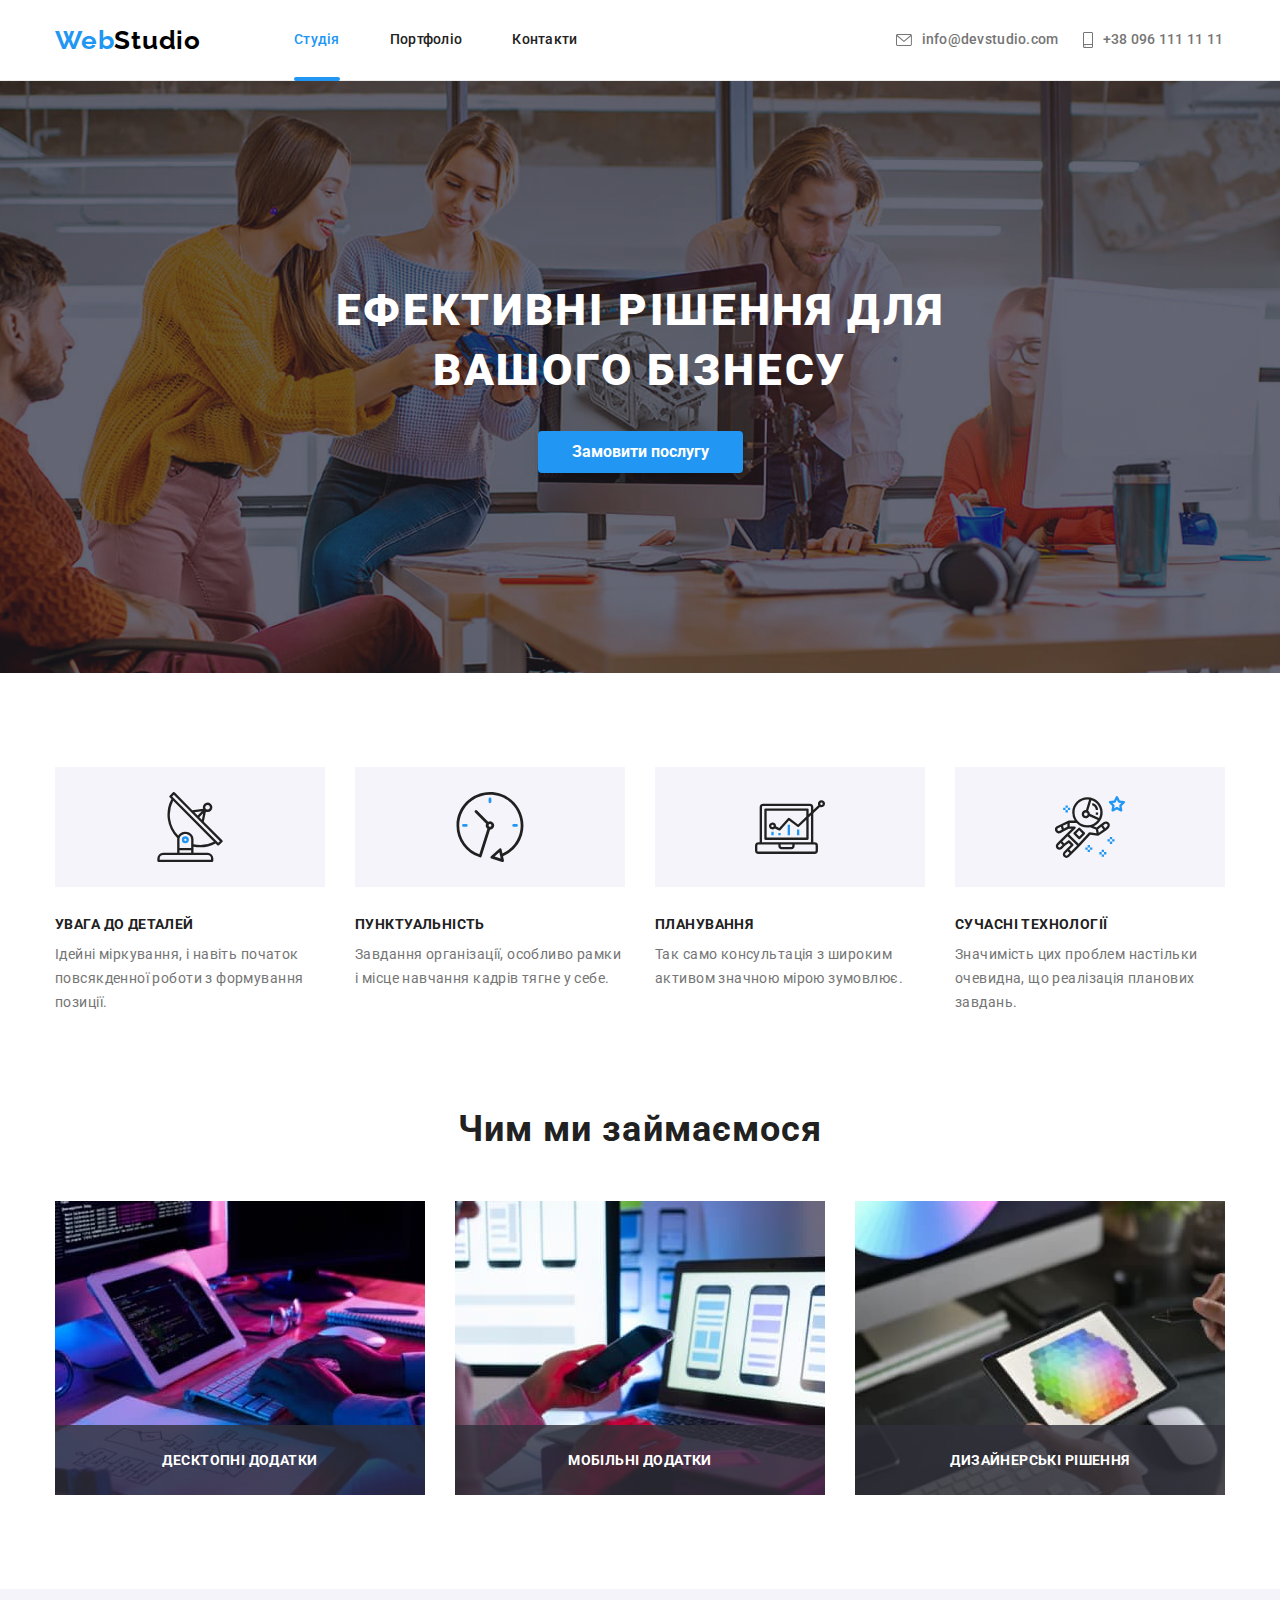
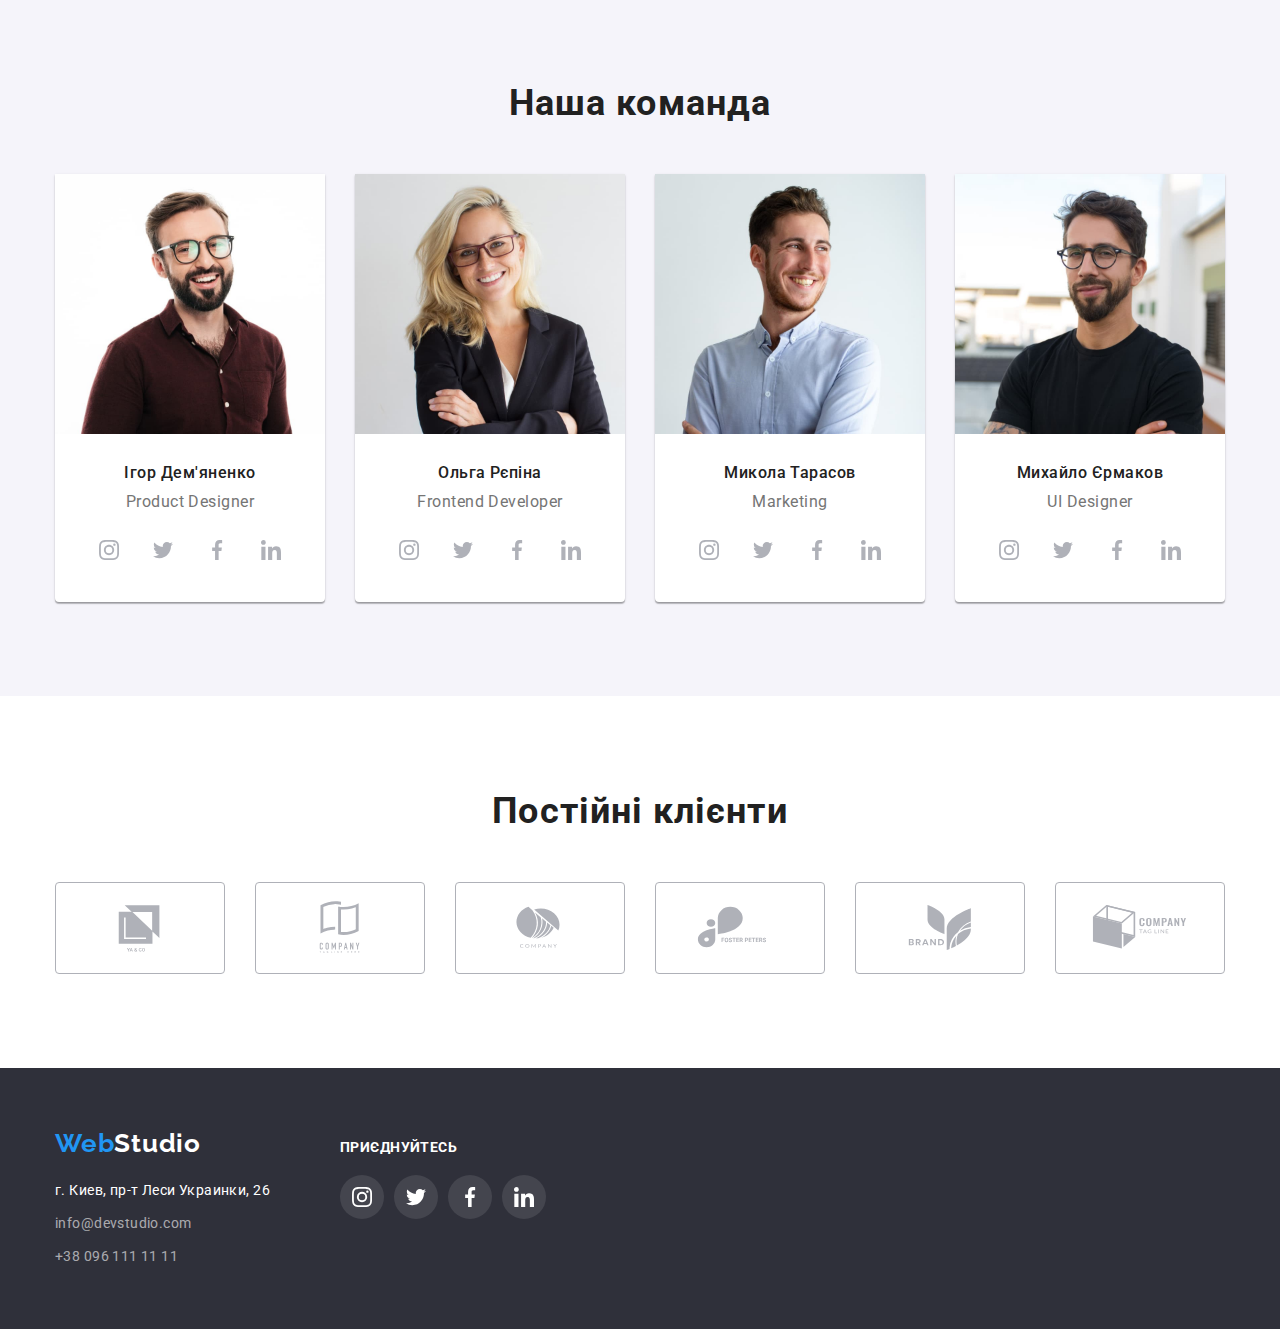
==== index.html @ e29fab02 "first commit" ====
<!DOCTYPE html>
<html lang="uk">
  <head>
    <meta charset="UTF-8" />
    <meta http-equiv="X-UA-Compatible" content="IE=edge" />
    <meta name="viewport" content="width=device-width, initial-scale=1.0" />
    <title>WebStudio</title>
    <link
      href="https://fonts.googleapis.com/css2?family=Raleway:wght@700&family=Roboto:wght@400;500;700;900&display=swap"
      rel="stylesheet"
    />
    <link
      rel="stylesheet"
      href="https://cdnjs.cloudflare.com/ajax/libs/modern-normalize/1.1.0/modern-normalize.min.css"
    />
    <link rel="stylesheet" href="./css/styles.css" />
  </head>
  <body>
    <header class="header">
      <div class="header-container container">
        <nav class="header-nav">
          <a href="" class="header-logo"
            ><span class="header-logo1">Web</span
            ><span class="header-logo2">Studio</span>
          </a>
          <ul class="header-nav-menu">
            <li class="header-nav-menu-li">
              <a class="header-studio link current" href="./index.html"
                >Студія</a
              >
            </li>
            <li class="header-nav-menu-li">
              <a class="header-porfolio link" href="./portfolio.html"
                >Портфоліо</a
              >
            </li>
            <li class="header-nav-menu-li">
              <a class="header-contacts link" href="">Контакти</a>
            </li>
          </ul>
        </nav>
        <ul class="header-nav-address-flex">
          <li class="header-nav-address-li1">
            <a class="header-email link" href="mailto:info@devstudio.com">
              <svg class="icons-header icon-mail" width="16" height="12">
                <use href="./images/icons.svg#icon-envelope"></use>
              </svg>
              info@devstudio.com
            </a>
          </li>
          <li class="header-nav-address-li2">
            <a class="header-tel link" href="tel:+380961111111">
              <svg class="icons-header icon-tel" width="10" height="16">
                <use href="./images/icons.svg#icon-smartphone"></use>
              </svg>
              +38 096 111 11 11</a
            >
          </li>
        </ul>
      </div>
    </header>
    <main>
      <section class="main-section">
        <div class="main-section-container container">
          <h1 class="main-section-title">
            Ефективні рішення для вашого бізнесу
          </h1>
          <button class="main-section-button" type="button" data-modal-open>
            Замовити послугу
          </button>
          <div class="backdrop is-hidden" data-modal>
            <div class="modal">
              <button
                class="main-section-button-close"
                type="button"
                data-modal-close
              >
                <svg class="close-button-icon" width="18" height="18">
                  <use
                    href="./images/icons.svg#icon-close-black-18dp-2-1"
                  ></use>
                </svg>
              </button>
            </div>
          </div>
        </div>
      </section>
      <section class="main-products">
        <ul class="main-products-container container">
          <li class="main-products-li icon-antenna">
            <div class="main-products-icons">
              <svg class="main-products-icon" width="70" height="70">
                <use href="./images/icons.svg#icon-antenna-1"></use>
              </svg>
            </div>
            <h3 class="main-products-title antenna">увага до деталей</h3>
            <p class="main-products-description">
              Ідейні міркування, і навіть початок повсякденної роботи з
              формування позиції.
            </p>
          </li>
          <li class="main-products-li icon-clock">
            <div class="main-products-icons">
              <svg class="main-products-icon" width="70" height="70">
                <use href="./images/icons.svg#icon-clock-1"></use>
              </svg>
            </div>
            <h3 class="main-products-title">пунктуальність</h3>
            <p class="main-products-description">
              Завдання організації, особливо рамки і місце навчання кадрів тягне
              у себе.
            </p>
          </li>
          <li class="main-products-li icon-diagram">
            <div class="main-products-icons">
              <svg class="main-products-icon" width="70" height="70">
                <use href="./images/icons.svg#icon-diagram-1"></use>
              </svg>
            </div>
            <h3 class="main-products-title">планування</h3>
            <p class="main-products-description">
              Так само консультація з широким активом значною мірою зумовлює.
            </p>
          </li>
          <li class="main-products-li icon-astronaut">
            <div class="main-products-icons">
              <svg class="main-products-icon" width="70" height="70">
                <use href="./images/icons.svg#icon-astronaut-1"></use>
              </svg>
            </div>
            <h3 class="main-products-title">сучасні технології</h3>
            <p class="main-products-description">
              Значимість цих проблем настільки очевидна, що реалізація планових
              завдань.
            </p>
          </li>
        </ul>
      </section>
      <section class="main-workabout">
        <h2 class="main-workabout-title">Чим ми займаємося</h2>
        <ul class="main-workabout-container container">
          <li class="main-workabout-first-li">
            <img
              class="main-workabout-img"
              src="./images/coding.jpg"
              alt="coding"
              width="370"
              height="294"
            />
            <div class="main-workabout-bcbox">
              <p class="main-workabout-text">десктопні додатки</p>
            </div>
          </li>
          <li class="main-workabout-second-li">
            <img
              class="main-workabout-img"
              src="./images/mobile-and-laptop.jpg"
              alt="mobile-and-laptop"
              width="370"
              height="294"
            />
            <div class="main-workabout-bcbox">
              <p class="main-workabout-text">мобільні додатки</p>
            </div>
          </li>
          <li class="main-workabout-third-li">
            <img
              class="main-workabout-img"
              src="./images/ipad.jpg"
              alt="ipad"
              width="370"
              height="294"
            />
            <div class="main-workabout-bcbox">
              <p class="main-workabout-text">дизайнерські рішення</p>
            </div>
          </li>
        </ul>
      </section>
      <section class="main-team">
        <div class="container">
          <h2 class="main-team-title">Наша команда</h2>
          <ul class="main-team-containers">
            <li class="main-team-container main-team-container">
              <img
                class="main-team-img main-team-img"
                src="./images/product-designer-2.jpg"
                alt="foto-product-designer"
                width="270"
                height="260"
              />
              <h3 class="main-team-person">Ігор Дем'яненко</h3>
              <p class="main-team-position">Product Designer</p>
              <ul class="icons-social-container">
                <li class="icons-social-li">
                  <a class="icons-social-link" href="">
                    <svg class="icons-social-link-svg" width="20" height="20">
                      <use href="./images/icons.svg#icon-instagram-2"></use>
                    </svg>
                  </a>
                </li>
                <li class="icons-social-li">
                  <a class="icons-social-link" href=""
                    ><svg class="icons-social-link-svg" width="20" height="20">
                      <use href="./images/icons.svg#icon-twitter-1"></use></svg
                  ></a>
                </li>
                <li class="icons-social-li">
                  <a class="icons-social-link" href=""
                    ><svg class="icons-social-link-svg" width="20" height="20">
                      <use href="./images/icons.svg#icon-facebook-1"></use></svg
                  ></a>
                </li>
                <li class="icons-social-li">
                  <a class="icons-social-link" href=""
                    ><svg class="icons-social-link-svg" width="20" height="20">
                      <use href="./images/icons.svg#icon-linkedin-1"></use></svg
                  ></a>
                </li>
              </ul>
            </li>
            <li class="main-team-container main-team-container">
              <img
                class="main-team-img main-team-img"
                src="./images/frontend-developer-2.jpg"
                alt="foto-frontend-developer"
                width="270"
                height="260"
              />
              <h3 class="main-team-person">Ольга Рєпіна</h3>
              <p class="main-team-position">Frontend Developer</p>
              <ul class="icons-social-container">
                <li class="icons-social-li">
                  <a class="icons-social-link" href="">
                    <svg class="icons-social-link-svg" width="20" height="20">
                      <use href="./images/icons.svg#icon-instagram-2"></use>
                    </svg>
                  </a>
                </li>
                <li class="icons-social-li">
                  <a class="icons-social-link" href=""
                    ><svg class="icons-social-link-svg" width="20" height="20">
                      <use href="./images/icons.svg#icon-twitter-1"></use></svg
                  ></a>
                </li>
                <li class="icons-social-li">
                  <a class="icons-social-link" href=""
                    ><svg class="icons-social-link-svg" width="20" height="20">
                      <use href="./images/icons.svg#icon-facebook-1"></use></svg
                  ></a>
                </li>
                <li class="icons-social-li">
                  <a class="icons-social-link" href=""
                    ><svg class="icons-social-link-svg" width="20" height="20">
                      <use href="./images/icons.svg#icon-linkedin-1"></use></svg
                  ></a>
                </li>
              </ul>
            </li>
            <li class="main-team-container main-team-container">
              <img
                class="main-team-img main-team-img"
                src="./images/marketing-2.jpg"
                alt="foto-marketing"
                width="270"
                height="260"
              />
              <h3 class="main-team-person">Микола Тарасов</h3>
              <p class="main-team-position">Marketing</p>
              <ul class="icons-social-container">
                <li class="icons-social-li">
                  <a class="icons-social-link" href="">
                    <svg class="icons-social-link-svg" width="20" height="20">
                      <use href="./images/icons.svg#icon-instagram-2"></use>
                    </svg>
                  </a>
                </li>
                <li class="icons-social-li">
                  <a class="icons-social-link" href=""
                    ><svg class="icons-social-link-svg" width="20" height="20">
                      <use href="./images/icons.svg#icon-twitter-1"></use></svg
                  ></a>
                </li>
                <li class="icons-social-li">
                  <a class="icons-social-link" href=""
                    ><svg class="icons-social-link-svg" width="20" height="20">
                      <use href="./images/icons.svg#icon-facebook-1"></use></svg
                  ></a>
                </li>
                <li class="icons-social-li">
                  <a class="icons-social-link" href=""
                    ><svg class="icons-social-link-svg" width="20" height="20">
                      <use href="./images/icons.svg#icon-linkedin-1"></use></svg
                  ></a>
                </li>
              </ul>
            </li>
            <li class="main-team-container main-team-containe">
              <img
                class="main-team-img main-team-img"
                src="./images/ui-designer-2.jpg"
                alt="foto-ui-designer"
                width="270"
                height="260"
              />
              <h3 class="main-team-person">Михайло Єрмаков</h3>
              <p class="main-team-position">UI Designer</p>
              <ul class="icons-social-container">
                <li class="icons-social-li">
                  <a class="icons-social-link" href="">
                    <svg class="icons-social-link-svg" width="20" height="20">
                      <use href="./images/icons.svg#icon-instagram-2"></use>
                    </svg>
                  </a>
                </li>
                <li class="icons-social-li">
                  <a class="icons-social-link" href=""
                    ><svg class="icons-social-link-svg" width="20" height="20">
                      <use href="./images/icons.svg#icon-twitter-1"></use></svg
                  ></a>
                </li>
                <li class="icons-social-li">
                  <a class="icons-social-link" href=""
                    ><svg class="icons-social-link-svg" width="20" height="20">
                      <use href="./images/icons.svg#icon-facebook-1"></use></svg
                  ></a>
                </li>
                <li class="icons-social-li">
                  <a class="icons-social-link" href=""
                    ><svg class="icons-social-link-svg" width="20" height="20">
                      <use href="./images/icons.svg#icon-linkedin-1"></use></svg
                  ></a>
                </li>
              </ul>
            </li>
          </ul>
        </div>
      </section>
      <section class="main-clients">
        <div class="main-clients-container container">
          <h2 class="main-clients-title">Постійні клієнти</h2>
          <ul class="main-clients-list">
            <li class="main-clients-list-li">
              <a class="main-clients-icons-link" href="icons-link"
                ><svg class="main-clients-icon" width="106" height="60">
                  <use href="./images/icons.svg#icon-logo-1"></use></svg
              ></a>
            </li>
            <li class="main-clients-list-li">
              <a class="main-clients-icons-link" href="icons-link"
                ><svg class="main-clients-icon" width="106" height="60">
                  <use href="./images/icons.svg#icon-logo-2"></use></svg
              ></a>
            </li>
            <li class="main-clients-list-li">
              <a class="main-clients-icons-link" href="icons-link"
                ><svg class="main-clients-icon" width="106" height="60">
                  <use href="./images/icons.svg#icon-logo-3"></use></svg
              ></a>
            </li>
            <li class="main-clients-list-li">
              <a class="main-clients-icons-link" href="icons-link"
                ><svg class="main-clients-icon" width="106" height="60">
                  <use href="./images/icons.svg#icon-logo-4"></use></svg
              ></a>
            </li>
            <li class="main-clients-list-li">
              <a class="main-clients-icons-link" href="icons-link"
                ><svg class="main-clients-icon" width="106" height="60">
                  <use href="./images/icons.svg#icon-logo-5"></use></svg
              ></a>
            </li>
            <li class="main-clients-list-li">
              <a class="main-clients-icons-link" href="icons-link"
                ><svg class="main-clients-icon" width="106" height="60">
                  <use href="./images/icons.svg#icon-logo-6"></use></svg
              ></a>
            </li>
          </ul>
        </div>
      </section>
    </main>
    <footer class="footer">
      <div class="footer-container container">
        <div>
          <a href="./index.html" class="footer-logo"
            ><span class="footer-logo1">Web</span
            ><span class="footer-logo2">Studio</span></a
          >
          <address class="footer-address-first">
            <ul class="footer-address-items">
              <li class="footer-address-li">
                <a
                  class="footer-address link"
                  href="https://goo.gl/maps/CPtrU1FHBa2aNyZL9"
                  target="_blank"
                  rel="noopener noreferrer nofollow"
                  >г. Киев, пр-т Леси Украинки, 26</a
                >
              </li>
              <li class="footer-address-li">
                <a class="footer-email link" href="mailto:info@devstudio.com"
                  >info@devstudio.com</a
                >
              </li>
              <li class="footer-address-li">
                <a class="footer-tel link" href="tel:+380961111111"
                  >+38 096 111 11 11</a
                >
              </li>
            </ul>
          </address>
        </div>
        <div class="footer-connecting-container">
          <p class="footer-connecting-title">приєднуйтесь</p>
          <ul class="footer-connecting-social-container">
            <li class="footer-connecting-icons-social-li">
              <a class="footer-connecting-icons-social-link" href="">
                <svg
                  class="footer-connecting-icons-social-link-svg footer-svg"
                  width="20"
                  height="20"
                >
                  <use href="./images/icons.svg#icon-instagram-2"></use>
                </svg>
              </a>
            </li>
            <li class="footer-connecting-icons-social-li">
              <a class="footer-connecting-icons-social-link" href=""
                ><svg
                  class="footer-connecting-icons-social-link-svg footer-svg"
                  width="20"
                  height="20"
                >
                  <use href="./images/icons.svg#icon-twitter-1"></use></svg
              ></a>
            </li>
            <li class="footer-connecting-icons-social-li">
              <a class="footer-connecting-icons-social-link" href=""
                ><svg
                  class="footer-connecting-icons-social-link-svg footer-svg"
                  width="20"
                  height="20"
                >
                  <use href="./images/icons.svg#icon-facebook-1"></use></svg
              ></a>
            </li>
            <li class="footer-connecting-icons-social-li">
              <a class="footer-connecting-icons-social-link" href=""
                ><svg
                  class="footer-connecting-icons-social-link-svg footer-svg"
                  width="20"
                  height="20"
                >
                  <use href="./images/icons.svg#icon-linkedin-1"></use></svg
              ></a>
            </li>
          </ul>
        </div>
      </div>
    </footer>
    <script src="./js/modal.js"></script>
  </body>
</html>
---- css/styles.css ----
html {
  box-sizing: border-box;
}

h1,
h2,
h3,
h4,
h5,
h6,
p {
  margin: 0;
}

ul {
  margin: 0;
  padding: 0;
  list-style: none;
}

a {
  text-decoration: none;
}

img {
  display: block;
  max-width: 100%;
  height: auto;
}

*,
*::before,
*::after {
  box-sizing: inherit;
}

* body {
  font-family: "Roboto", sans-serif;
  color: #757575;
  background-color: var(--background-color-white);
}

:root {
  --text-color: #212121;
  --background-color-white: #ffffff;
  --hover-focus: #2196f3;
  --header-text-color: #212121;
  --header-logo-color1: #2196f3;
  --header-logo-color2: #000000;
  --main-section-background: #2f303a;
  --main-color: #757575;
  --footer-background-color: #2f303a;
  --footer-email-tel: rgba(255, 255, 255, 0.6);
  --team-background-color: #f5f4fa;
  --main-button-color: #188ce8;
  /* --trans-timing: 250ms;
  --trans-timing-func: cubic-bezier(0.4, 0, 0.2, 1); */
  --trans-color: color 250ms cubic-bezier(0.4, 0, 0.2, 1);
  --trans-bc: background-color 250ms cubic-bezier(0.4, 0, 0.2, 1);
  --trans-fill: fill 250ms cubic-bezier(0.4, 0, 0.2, 1);
  --trans-transform: transform 250ms cubic-bezier(0.4, 0, 0.2, 1);
  --index-backdrop: 1000;
}

ul {
  list-style: none;
}

.link {
  text-decoration: none;
  transition: var(--trans-color);
}
.link:hover,
.link:focus {
  color: var(--hover-focus);
}

.container {
  width: 1200px;
  margin: 0 auto;
  padding-left: 15px;
  padding-right: 15px;
}

/* :hover,
:focus,
.main-clients-icons-link:hover .main-clients-icon,
.main-clients-icons-link:focus .main-clients-icon {
} */

/* 
!!! |=================================
!!! | header
!!! |=================================
*/

.header {
  border-bottom: 1px solid #ececec;
}

.header-container {
  display: flex;
}
.header-nav {
  display: flex;
}

.header-logo {
  font-family: "Raleway";
  font-style: normal;
  font-weight: 700;
  font-size: 26px;
  line-height: 1.19;
  letter-spacing: 0.03em;
  text-decoration: none;

  display: flex;
  align-items: center;
}

.header-logo1 {
  color: var(--header-logo-color1);
}
.header-logo2 {
  color: var(--header-logo-color2);
}

.header-nav-menu {
  display: flex;
  margin-left: 93px;
}
.header-nav-menu-li:not(:first-child) {
  margin-left: 50px;
}

.header-studio {
  font-family: "Roboto", sans-serif;
  font-weight: 500;
  font-size: 14px;
  line-height: 1.14;
  letter-spacing: 0.02em;
  color: var(--header-text-color);

  display: block;
  padding-top: 32px;
  padding-bottom: 32px;

  position: relative;
}

.header-studio.current {
  color: #2196f3;
}

.header-studio.current::after {
  content: "";
  position: absolute;
  bottom: -1px;
  left: 0;
  display: block;
  width: 100%;
  height: 4px;
  border-radius: 2px;
  background-color: #2196f3;
}

.header-porfolio {
  font-family: "Roboto", sans-serif;
  font-weight: 500;
  font-size: 14px;
  line-height: 1.14;
  letter-spacing: 0.02em;
  color: var(--header-text-color);

  display: block;
  padding-top: 32px;
  padding-bottom: 32px;

  position: relative;
}

.header-porfolio.current {
  color: #2196f3;
}
.header-porfolio.current::after {
  content: "";
  position: absolute;
  bottom: -1px;
  left: 0;
  display: block;
  width: 100%;
  height: 4px;
  border-radius: 2px;
  background-color: #2196f3;
}

.header-contacts {
  font-family: "Roboto", sans-serif;
  font-weight: 500;
  font-size: 14px;
  line-height: 1.14;
  letter-spacing: 0.02em;
  color: var(--header-text-color);

  display: block;
  padding-top: 32px;
  padding-bottom: 32px;

  position: relative;
}

.header-contacts.current {
  color: #2196f3;
}

.header-contacts.current::after {
  content: "";
  position: absolute;
  bottom: -1px;
  left: 0;
  display: block;
  width: 100%;
  height: 4px;
  border-radius: 2px;
  background-color: #2196f3;
}

.header-nav-address-flex {
  display: flex;
  margin-left: 318px;
  align-items: center;
}
/* .header-nav-address-li1 {
} */
.header-nav-address-li2 {
  margin-left: 24px;
}
.header-email {
  font-family: "Roboto", sans-serif;
  font-weight: 500;
  font-size: 14px;
  line-height: 1.14;
  letter-spacing: 0.02em;
  color: var(--main-color);

  display: block;
}

.header-email,
.header-tel {
  display: flex;
  align-items: center;
  justify-content: center;
}
.icons-header {
  content: "";
  fill: #757575;
}

.icon-mail {
  margin-right: 10px;
}
.icon-tel {
  margin-right: 10px;
}

.header-tel {
  font-family: "Roboto", sans-serif;
  font-weight: 500;
  font-size: 14px;
  line-height: 1.14;
  letter-spacing: 0.02em;
  color: var(--main-color);
  display: flex;
}

.header-nav-address-li1:hover .icon-mail,
.header-nav-address-li1:focus .icon-mail,
.header-nav-address-li2:hover .icon-tel,
.header-nav-address-li2:focus .icon-tel {
  fill: currentColor;
}

.icon-mail,
.icon-tel {
  transition: var(--trans-fill);
}

/* 
!!! |=================================
!!! | main
!!! |=================================
*/

.main-section {
  background-color: var(--main-section-background);
  padding-top: 200px;
  padding-bottom: 200px;

  background-image: linear-gradient(
      to right,
      rgba(47, 48, 58, 0.4),
      rgba(47, 48, 58, 0.4)
    ),
    url(../images/background-main-image.jpg);
  background-repeat: no-repeat;
  max-width: 1600px;
  background-position: center;
  margin: 0 auto;
}

/* .main-section-container {
} */

.main-section-title {
  font-family: "Roboto", sans-serif;
  font-weight: 900;
  font-size: 44px;
  line-height: 1.36;
  text-align: center;
  letter-spacing: 0.06em;
  text-transform: uppercase;
  color: var(--background-color-white);
  margin-bottom: 30px;
  max-width: 696px;
  margin-left: auto;
  margin-right: auto;
}

.main-section-button {
  font-family: "Roboto", sans-serif;
  background-color: var(--hover-focus);
  box-shadow: 0px 4px 4px rgba(0, 0, 0, 0.15);
  color: var(--background-color-white);
  cursor: pointer;
  font-size: 16px;
  font-weight: 700;

  padding: 10px 32px;
  border-radius: 4px;
  border-color: transparent;
  margin: 0 auto;
  display: block;
  transition: var(--trans-bc);
}

/* 
!!! |=================================
!!! | modal
!!! |=================================
*/

.backdrop {
  position: fixed;
  top: 0;
  left: 0;
  width: 100%;
  height: 100%;
  background-color: rgba(0, 0, 0, 0.3);
  z-index: var(--index-backdrop);
}
.backdrop.is-hidden {
  opacity: 0;
  visibility: hidden;
  pointer-events: none;

  transition: opacity 150ms linear, visibility 150ms linear;
}
.modal {
  width: 528px;
  height: 581px;
  border-radius: 4px;
  box-shadow: 0px 1px 3px rgba(0, 0, 0, 0.12), 0px 1px 1px rgba(0, 0, 0, 0.14),
    0px 2px 1px rgba(0, 0, 0, 0.2);
  background-color: #ffffff;
  position: absolute;
  top: 50%;
  left: 50%;
  transform: translateX(-50%) translateY(-50%);
  transition: transform 300ms ease-in-out;
}

.backdrop.is-hidden .modal {
  transform: translateX(-50%) translateY(-75%);
}

.main-section-button-close {
  width: 30px;
  height: 30px;
  cursor: pointer;
  background-color: transparent;
  padding: 0;
  border-radius: 50%;
  border: 1px solid rgba(0, 0, 0, 0.1);

  display: flex;
  align-items: center;
  justify-content: center;

  position: absolute;
  top: 8px;
  right: 8px;
}

.main-section-button:hover,
.main-section-button:focus {
  background-color: var(--main-button-color);
  box-shadow: 0px 4px 4px rgba(0, 0, 0, 0.15);
}

/* 
!!! |=================================
!!! | main-products
!!! |=================================
*/

.main-products {
  padding-top: 94px;
  padding-bottom: 94px;
}
.main-products-container {
  display: flex;
}

.main-products-li {
  width: 270px;
}

.main-products-li:not(:first-child) {
  margin-left: 30px;
}

.main-products-icons {
  height: 120px;
  background-color: #f5f4fa;
  margin-bottom: 30px;
  display: flex;
  align-items: center;
  justify-content: center;
}

/* .main-products-icon {
} */

.main-products-title {
  font-weight: 700;
  font-size: 14px;
  line-height: 1.14;
  letter-spacing: 0.03em;
  text-transform: uppercase;
  color: var(--text-color);

  margin-bottom: 10px;
}
.main-products-description {
  font-size: 14px;
  line-height: 1.71;
  letter-spacing: 0.03em;
}

/* 
!!! |=================================
!!! | main work about
!!! |=================================
*/

.main-workabout {
  padding-bottom: 94px;
}
.main-workabout-title {
  font-weight: 700;
  font-size: 36px;
  line-height: 1.16;
  text-align: center;
  letter-spacing: 0.03em;
  color: var(--text-color);
}

.main-workabout-container {
  display: flex;
  margin-top: 50px;
}

/* .main-workabout-img {
} */
.main-workabout-second-li,
.main-workabout-third-li {
  margin-left: 30px;
}

.main-workabout-first-li,
.main-workabout-second-li,
.main-workabout-third-li {
  position: relative;
}

.main-workabout-bcbox {
  display: flex;
  align-items: center;
  justify-content: center;
  width: 100%;
  height: 70px;
  background: rgba(47, 48, 58, 0.8);
  position: absolute;
  bottom: 0;
  left: 0;
}

.main-workabout-text {
  color: #ffffff;
  font-style: normal;
  font-weight: 700;
  font-size: 14px;
  line-height: 16px;
  text-align: center;
  letter-spacing: 0.03em;
  text-transform: uppercase;
}

/* 
!!! |=================================
!!! | main team
!!! |=================================
*/

.main-team {
  background-color: var(--team-background-color);
  padding-top: 94px;
  padding-bottom: 94px;
}
.main-team-title {
  font-weight: 700;
  font-size: 36px;
  line-height: 1.16;
  text-align: center;
  letter-spacing: 0.03em;
  color: var(--text-color);

  margin-bottom: 50px;
}

.main-team-containers {
  display: flex;
}

.main-team-container:not(:first-child) {
  margin-left: 30px;
}

.main-team-container {
  background-color: var(--background-color-white);
  width: 270px;
  height: 428px;
  box-shadow: 0px 1px 3px rgba(0, 0, 0, 0.12), 0px 1px 1px rgba(0, 0, 0, 0.14),
    0px 2px 1px rgba(0, 0, 0, 0.2);
  border-radius: 0px 0px 4px 4px;
}

.main-team-position {
  display: flex;
  justify-content: center;
  margin: 0 auto;
}

.main-team-img {
  margin-bottom: 30px;
}
.main-team-person {
  font-weight: 500;
  font-size: 16px;
  line-height: 1.18;
  letter-spacing: 0.03em;
  color: var(--text-color);
  display: flex;
  justify-content: center;
  margin-bottom: 10px;
}
.main-team-position {
  font-weight: 400;
  font-size: 16px;
  line-height: 1.18;
  letter-spacing: 0.03em;
  margin-bottom: 16px;
}
.icons-social-container {
  display: flex;
  align-items: center;
  justify-content: center;
  margin-bottom: 30px;
}
.icons-social-li:not(:last-child) {
  margin-right: 10px;
}
.icons-social-link {
  display: flex;
  width: 44px;
  height: 44px;
  align-items: center;
  justify-content: center;
  border-radius: 50%;

  transition: var(--trans-bc);
}
.icons-social-link:hover,
.icons-social-link:focus {
  background-color: #2196f3;
}

.icons-social-link:hover .icons-social-link-svg,
.icons-social-link:focus .icons-social-link-svg {
  fill: #ffffff;
}

.icons-social-link-svg {
  fill: #afb1b8;
}

/* 
!!! |=================================
!!! | our clients
!!! |=================================
*/

.main-clients {
  padding-top: 94px;
  padding-bottom: 94px;
  max-width: 1600px;
  margin: 0 auto;
}

/* .main-clients-container{
} */

.main-clients-title {
  font-family: "Roboto";
  font-style: normal;
  font-weight: 700;
  font-size: 36px;
  line-height: 42px;
  text-align: center;
  letter-spacing: 0.03em;
  color: #212121;
  margin-bottom: 50px;
}
.main-clients-list {
  display: flex;
  align-items: center;
  justify-content: center;
  gap: 30px;
  height: 92px;
}
.main-clients-list-li {
  height: 92px;
}
.main-clients-icons-link {
  width: 170px;
  height: 92px;
  display: flex;
  align-items: center;
  justify-content: center;
  border: 1px solid #afb1b8;
  border-radius: 4px;
}

.main-clients-icons-link .main-clients-icon {
  transition: var(--trans-fill);
}

.main-clients-icons-link:hover .main-clients-icon,
.main-clients-icons-link:focus .main-clients-icon {
  fill: #2196f3;
}
.main-clients-icons-link:hover,
.main-clients-icons-link:focus {
  border: 1px solid #2196f3;
}
.main-clients-icon {
  width: 106px;
  height: 60px;
  fill: #afb1b8;
}

/* 
!!! |=================================
!!! | main portfolio
!!! |=================================
*/
/* 
!!! |=================================
!!! | portfolio buttons
!!! |=================================
*/

/* .portfolio-main {
} */
.portfolio-main-section {
  padding-top: 94px;
  padding-bottom: 94px;
}
.visually-hidden {
  position: absolute;
  white-space: nowrap;
  width: 1px;
  height: 1px;
  overflow: hidden;
  border: 0;
  padding: 0;
  clip: rect(0 0 0 0);
  clip-path: inset(50%);
  margin: -1px;
}

.portfolio-buttons {
  display: flex;
  justify-content: center;
  margin-bottom: 50px;
}

.portfolio-button1 {
  padding: 6px 25px;
  margin-right: 8px;
}

.portfolio-button:not(:first-child) {
  padding: 6px 22px;
  margin-right: 8px;
}

.portfolio-button2,
.portfolio-button3,
.portfolio-button4,
.portfolio-button5 {
  padding: 6px 22px;
  margin-right: 8px;
}

.portfolio-button {
  font-family: "Roboto", sans-serif;
  background-color: var(--background-color-white);
  cursor: pointer;
  font-family: inherit;
  font-weight: 500;
  font-size: 16px;
  line-height: 1.62;
  text-align: center;
  letter-spacing: 0.03em;
  color: var(--text-color);
  border-radius: 4px;
  border-color: transparent;
  background-color: #f5f4fa;
  transition: var(--trans-bc);
}

.portfolio-button:hover,
.portfolio-button:focus {
  background-color: var(--hover-focus);
  color: var(--background-color-white);
  box-shadow: 0px 3px 1px rgba(0, 0, 0, 0.1), 0px 1px 2px rgba(0, 0, 0, 0.08),
    0px 2px 2px rgba(0, 0, 0, 0.12);
}

/* 
!!! |=================================
!!! | portfolio
!!! |=================================
*/

.main-portfolio {
  display: flex;
  flex-wrap: wrap;
}

.main-portfolio-containers {
  background-color: var(--background-color-white);
  width: 370px;
  margin-right: 30px;
  margin-bottom: 30px;
}

.main-portfolio-containers:nth-child(3n) {
  margin-right: 0px;
}

.main-portfolio-containers:nth-child(n + 7) {
  margin-bottom: 0px;
}

.main-portfolio-link {
  display: block;
}

.main-portfolio-link:hover,
.main-portfolio-link:focus {
  box-shadow: 0px 1px 1px rgba(0, 0, 0, 0.12), 0px 4px 4px rgba(0, 0, 0, 0.06),
    1px 4px 6px rgba(0, 0, 0, 0.16);
}

.portfolio-thumb {
  position: relative;
  overflow: hidden;
}
/* .main-portfolio-img {
} */
.overlay {
  position: absolute;
  top: 0;
  left: 0;
  display: flex;
  align-items: center;
  width: 100%;
  height: 100%;
  background-color: rgba(33, 150, 243, 0.9);
  transform: translateY(101%);
  transition: var(--trans-timing);
}

.overlay-text {
  padding: 63px 24px;
  font-style: normal;
  font-weight: 400;
  font-size: 18px;
  line-height: 28px;
  letter-spacing: 0.03em;
  color: #ffffff;
}

.main-portfolio-link .overlay {
  transition: var(--trans-transform);
}

.main-portfolio-link:hover .overlay,
.main-portfolio-link:focus .overlay {
  transform: translateY(0);
}

.main-portfolio-container-text {
  border: 1px solid #eeeeee;
  border-top: none;
  padding: 20px 24px;
}

.main-portfolio-title {
  font-family: "Roboto", sans-serif;
  font-weight: 700;
  font-size: 18px;
  line-height: 2;
  letter-spacing: 0.06em;
  color: var(--text-color);

  margin-bottom: 4px;
}

.main-portfolio-description {
  font-family: "Roboto", sans-serif;
  font-weight: 400;
  font-size: 16px;
  line-height: 2.25;
  letter-spacing: 0.03em;
  color: #757575;
}

/* 
!!! |=================================
!!! | footer
!!! |=================================
*/

.footer {
  background-color: var(--footer-background-color);

  padding-top: 60px;
  padding-bottom: 60px;
}

.footer-container {
  display: flex;
  align-items: baseline;
}

.footer-logo {
  font-family: "Raleway";
  font-style: normal;
  font-weight: 700;
  font-size: 26px;
  line-height: 1.19;
  letter-spacing: 0.03em;
  text-decoration: none;

  display: inline-block;
  margin-bottom: 20px;
}

.footer-logo1 {
  color: var(--header-logo-color1);
}
.footer-logo2 {
  color: var(--background-color-white);
}

/* .footer-address-first {
} */

.footer-address,
.footer-email,
.footer-tel {
  font-family: "Roboto", sans-serif;
  font-weight: 400;
  font-size: 14px;
  line-height: 1.71;
  letter-spacing: 0.03em;
  font-style: normal;
}

.footer-address-li:not(:last-child) {
  margin-bottom: 9px;
}

.footer-address {
  color: var(--background-color-white);
}

.footer-email,
.footer-tel {
  color: var(--footer-email-tel);
}

/* !!! footer connecting */

.footer-connecting-container {
  margin-left: 70px;
}
.footer-connecting-title {
  text-transform: uppercase;
  font-family: "Roboto";
  font-style: normal;
  font-weight: 700;
  font-size: 14px;
  line-height: 16px;
  letter-spacing: 0.03em;
  text-transform: uppercase;
  color: #ffffff;

  margin-bottom: 20px;
}
.footer-connecting-social-container {
  display: flex;
  gap: 10px;
  align-items: center;
  justify-content: center;
}
.footer-connecting-icons-social-li {
  height: 44px;
  width: 44px;
}
.footer-connecting-icons-social-link {
  width: 44px;
  height: 44px;
  background-color: rgba(255, 255, 255, 0.1);
  border-radius: 50%;
  display: flex;
  align-items: center;
  justify-content: center;
}
/* .footer-connecting-icons-social-link-svg {
} */
.footer-svg {
  fill: #ffffff;
}

.footer-connecting-icons-social-link {
  transition: var(--trans-bc);
}

.footer-connecting-icons-social-link:hover,
.footer-connecting-icons-social-link:focus {
  background-color: #2196f3;
}
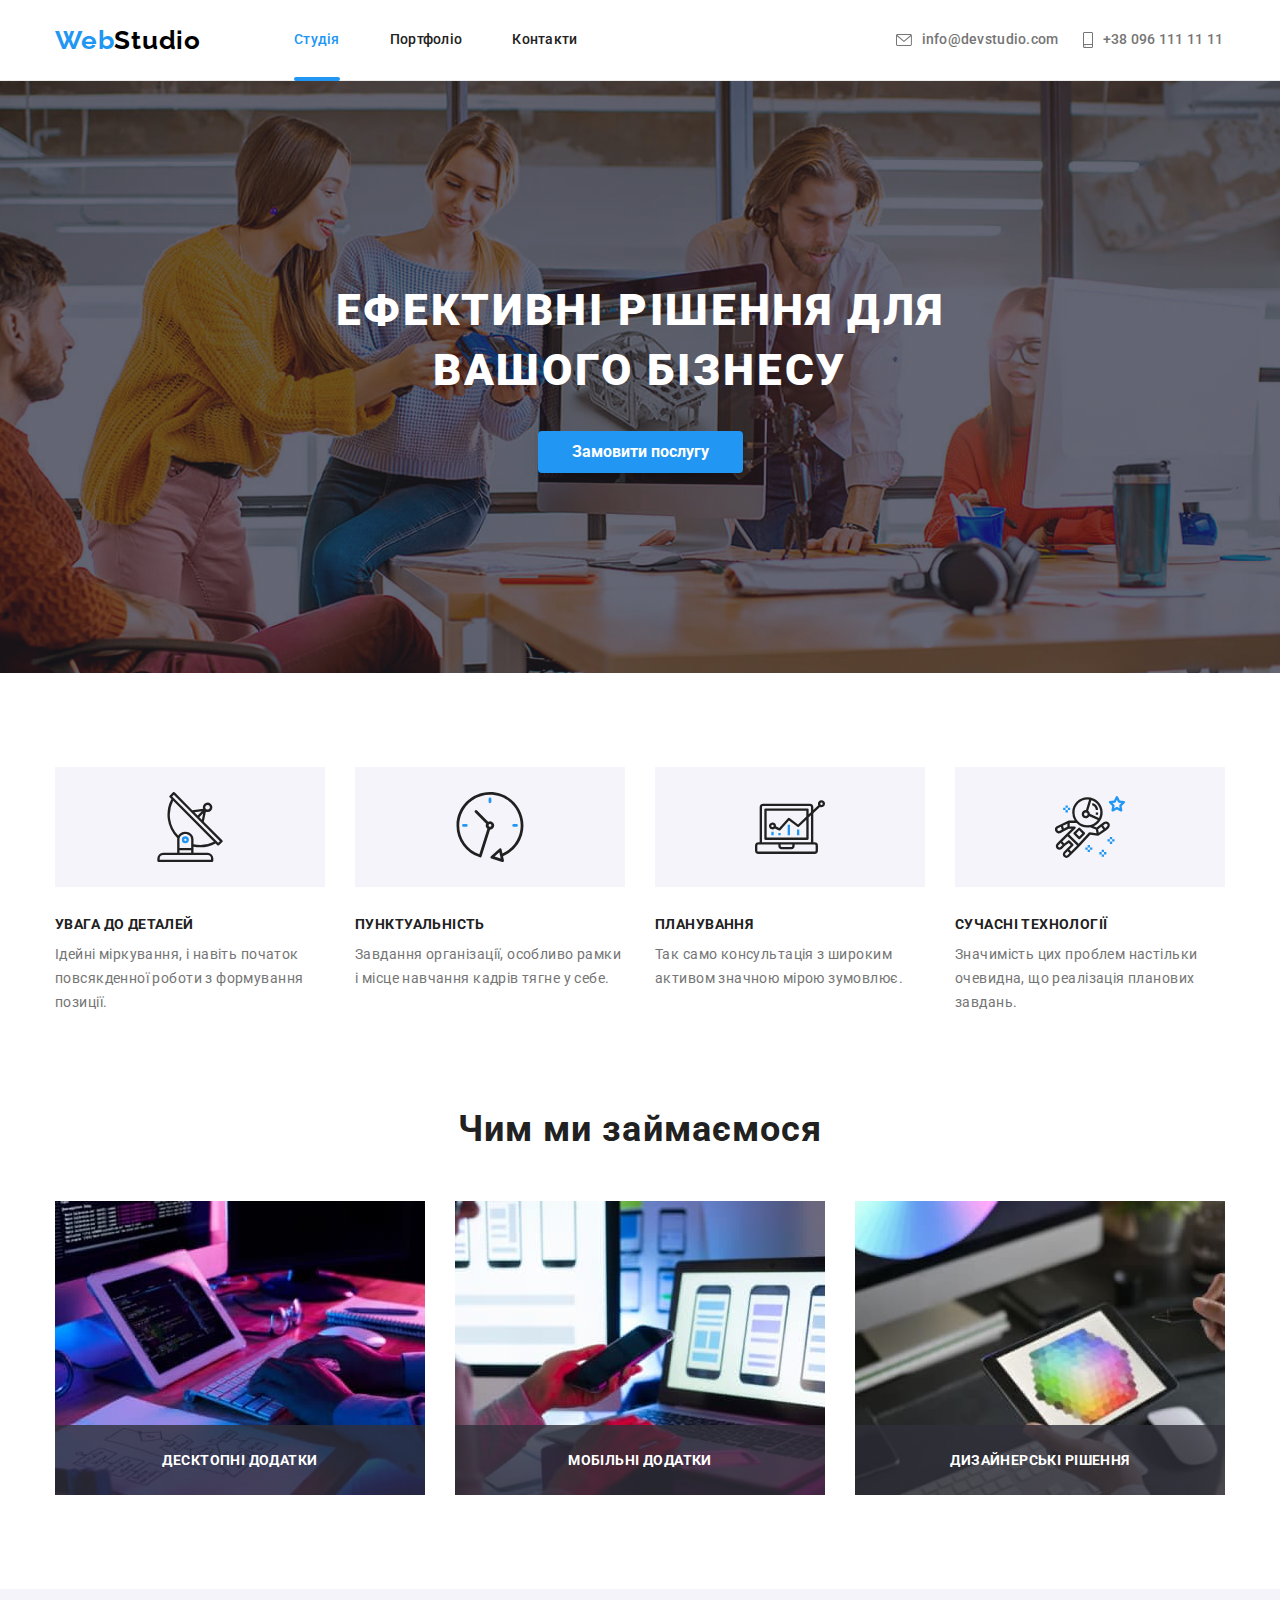
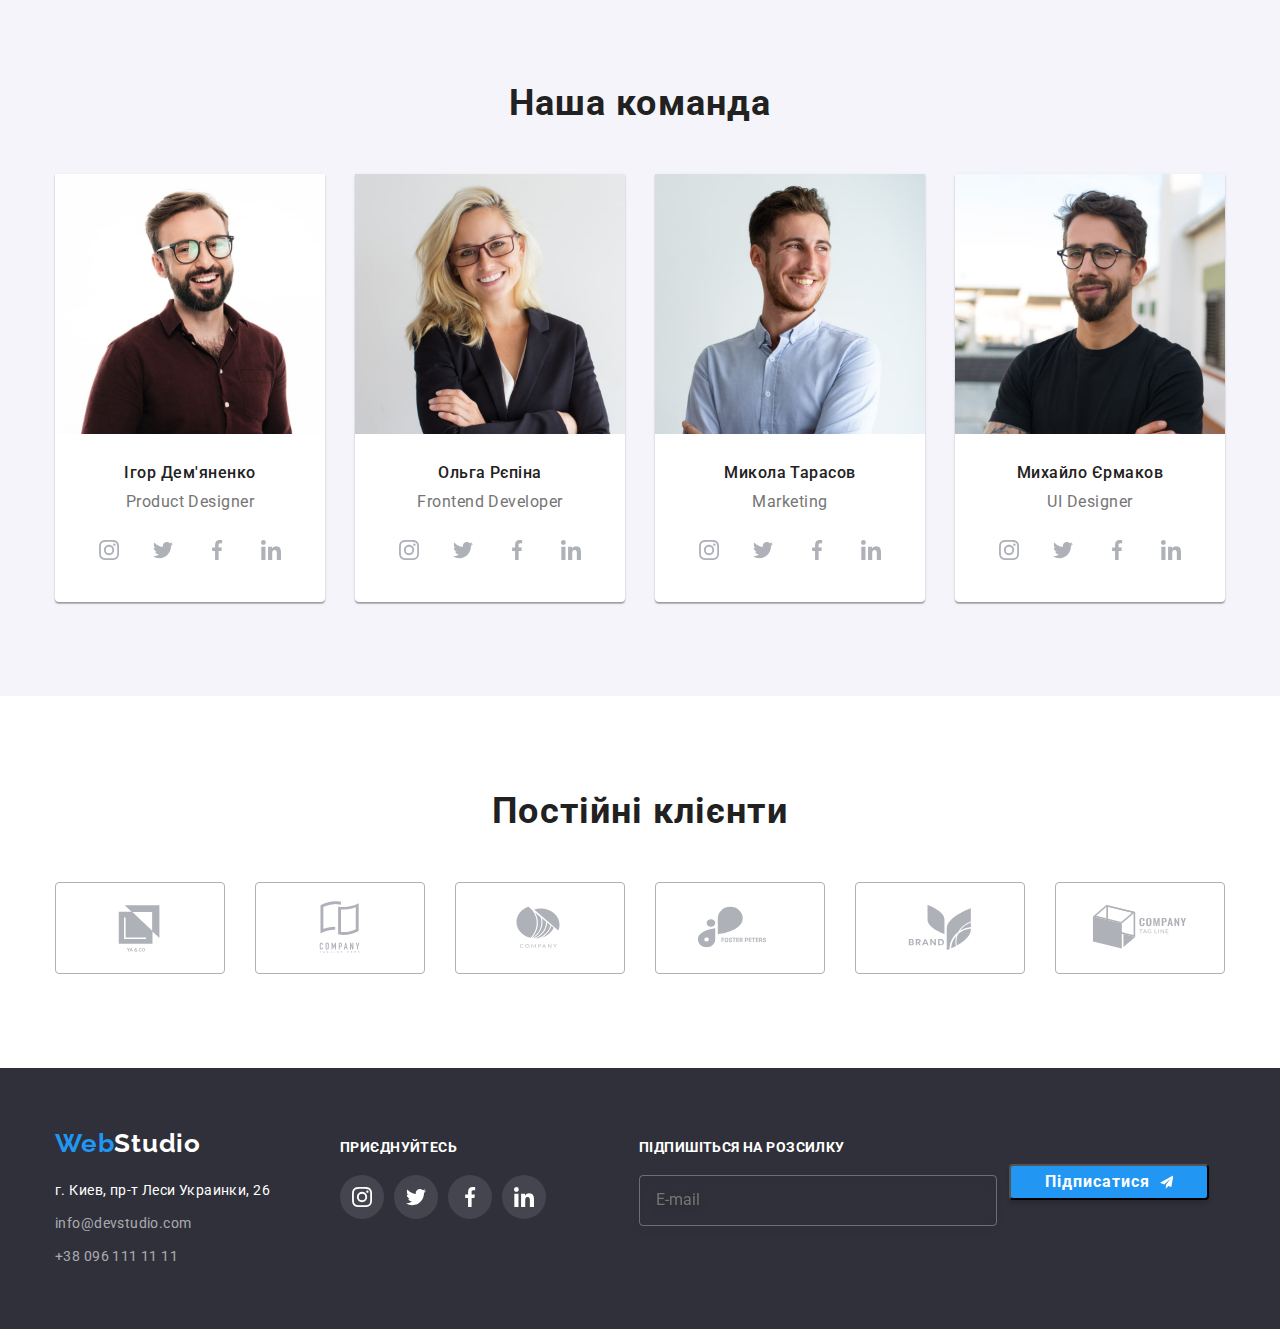
==== commit 00451d6c: "first day commit" ====
--- a/index.html
+++ b/index.html
@@ -70,6 +70,29 @@
           </button>
           <div class="backdrop is-hidden" data-modal>
             <div class="modal">
+              <form>
+                <span>Залиште свої дані, ми вам передзвонимо</span>
+                <label for="">Ім'я</label>
+                <input type="text" />
+                <label for="">Телефон</label>
+                <input type="text" />
+                <label for="">Пошта</label>
+                <input type="text" />
+
+                <label for="">Коментар</label>
+                <textarea name="" id="" cols="30" rows="10"></textarea>
+
+                <input
+                  type="checkbox"
+                  name="policy"
+                  value="policy"
+                  id="policy"
+                />
+                <label for="policy"
+                  >Погоджуюся з розсилкою та приймаю
+                  <a href="">Умови договору</a>
+                </label>
+              </form>
               <button
                 class="main-section-button-close"
                 type="button"
@@ -457,6 +480,30 @@
             </li>
           </ul>
         </div>
+        <div class="footer-form">
+          <form class="footer-form-email">
+            <div class="footer-form-label-input">
+              <label class="footer-form-label" for="email"
+                >підпишіться на розсилку</label
+              >
+              <input
+                class="footer-form-input"
+                type="email"
+                name="email"
+                id="email"
+                placeholder="E-mail"
+              />
+            </div>
+            <div class="footer-form-button">
+              <button class="footer-form-submit" type="submit">
+                <span class="footer-form-submit-text">Підписатися</span>
+                <svg class="footer-form-icon" width="24" height="24">
+                  <use href="./images/icons.svg#icon-icon-send"></use>
+                </svg>
+              </button>
+            </div>
+          </form>
+        </div>
       </div>
     </footer>
     <script src="./js/modal.js"></script>
--- a/css/styles.css
+++ b/css/styles.css
@@ -924,7 +924,11 @@
   color: var(--footer-email-tel);
 }
 
-/* !!! footer connecting */
+/* 
+!!! |=================================
+!!! | footer connecting
+!!! |=================================
+*/
 
 .footer-connecting-container {
   margin-left: 70px;
@@ -975,3 +979,70 @@
 .footer-connecting-icons-social-link:focus {
   background-color: #2196f3;
 }
+
+/* 
+!!! |=================================
+!!! | footer form
+!!! |=================================
+*/
+
+.footer-form {
+  margin-left: 93px;
+}
+.footer-form-email {
+  display: flex;
+  align-items: center;
+  justify-content: center;
+}
+.footer-form-label-input {
+  display: flex;
+  flex-direction: column;
+}
+.footer-form-label {
+  color: #ffffff;
+  font-style: normal;
+  font-weight: 700;
+  font-size: 14px;
+  line-height: 16px;
+  letter-spacing: 0.03em;
+  text-transform: uppercase;
+  margin-bottom: 20px;
+}
+.footer-form-input {
+  background-color: transparent;
+  border: 1px solid rgba(255, 255, 255, 0.3);
+  filter: drop-shadow(0px 4px 4px rgba(0, 0, 0, 0.15));
+  border-radius: 4px;
+  padding: 15px 16px;
+  width: 358px;
+  color: rgba(255, 255, 255, 0.6);
+}
+.footer-form-button {
+  margin-left: 12px;
+}
+.footer-form-submit {
+  width: 200px;
+  background: #2196f3;
+  box-shadow: 0px 4px 4px rgba(0, 0, 0, 0.15);
+  border-radius: 4px;
+  display: flex;
+  align-items: center;
+  justify-content: center;
+  /* display: block; */
+}
+.footer-form-submit-text {
+  color: #ffffff;
+  margin-right: 10px;
+
+  font-style: normal;
+  font-weight: 700;
+  font-size: 16px;
+  line-height: 30px;
+  display: flex;
+  letter-spacing: 0.06em;
+  margin-left: 28px;
+}
+.footer-form-icon {
+  fill: #ffffff;
+  margin-right: 28px;
+}
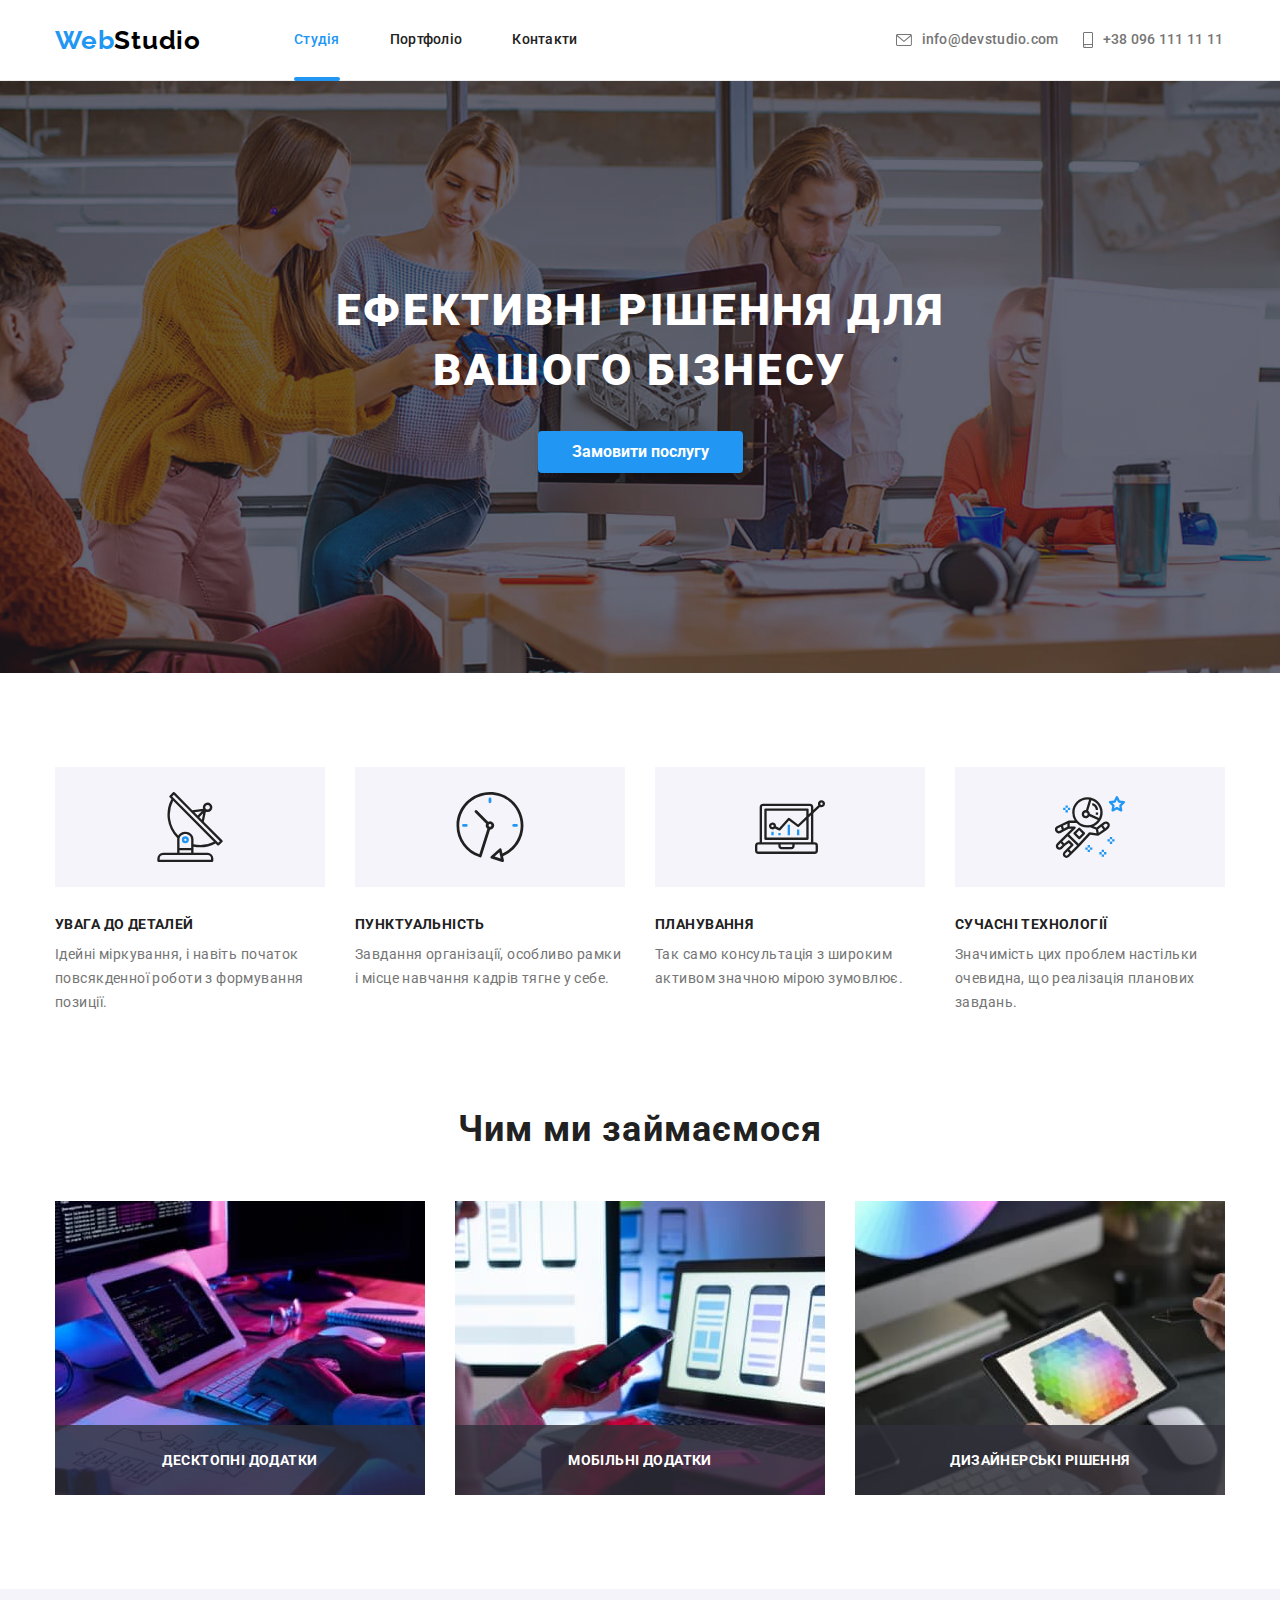
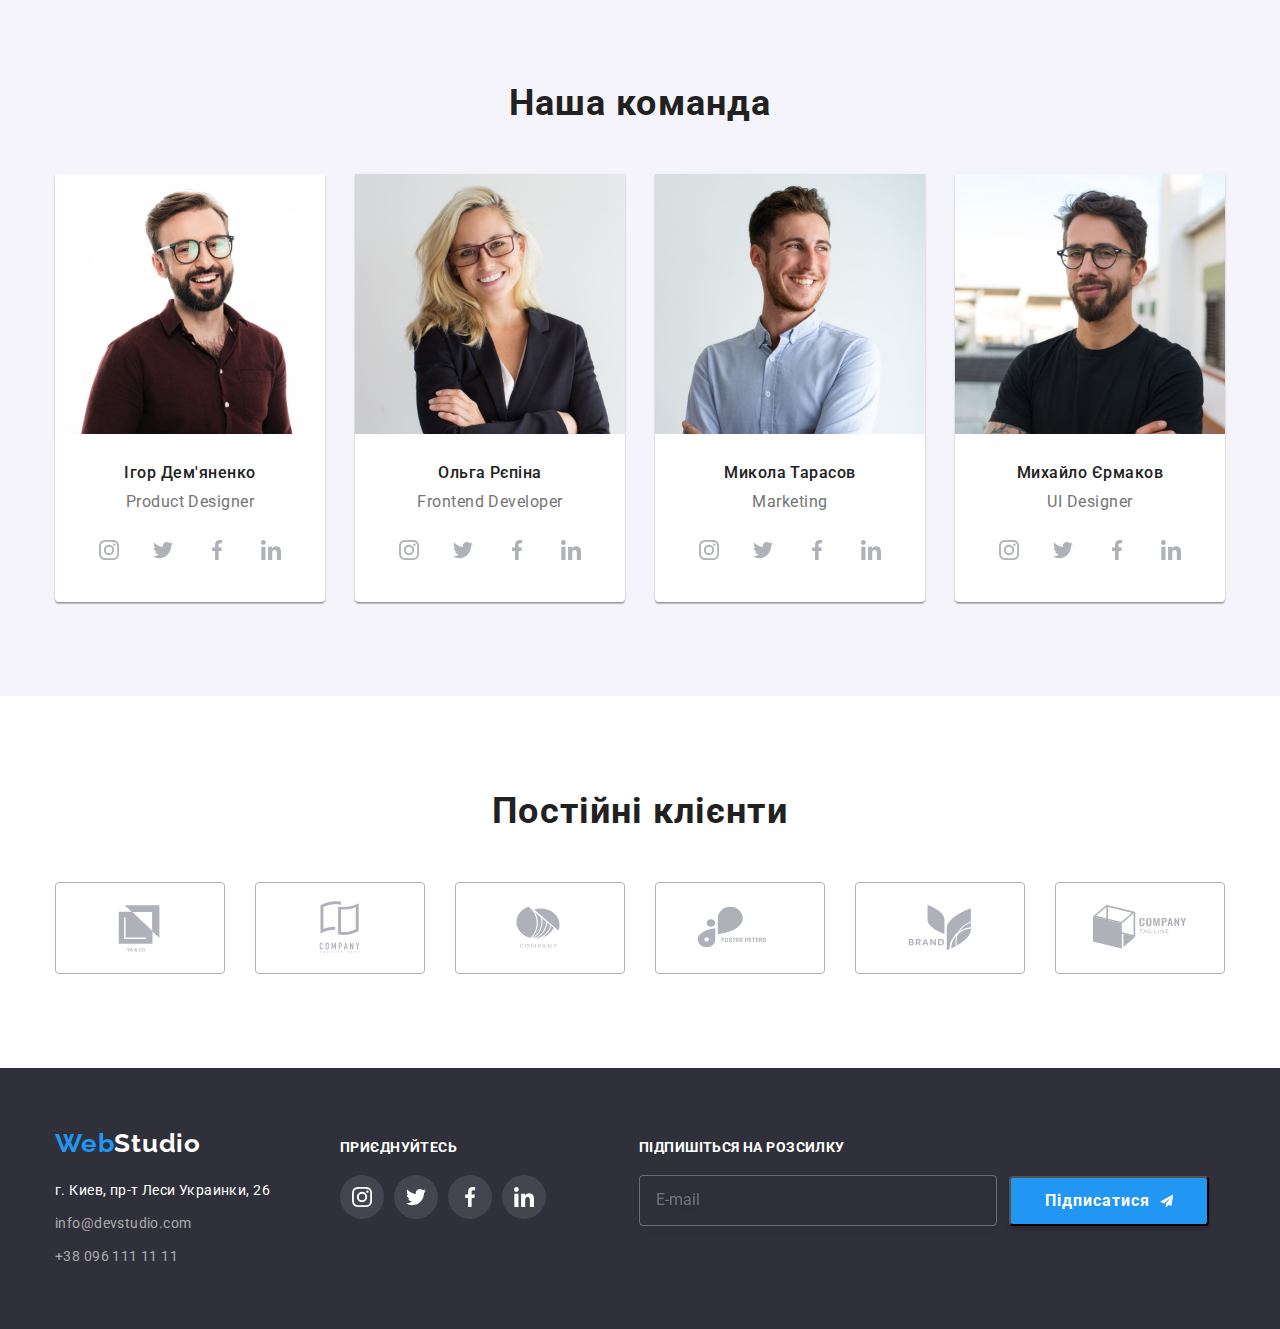
==== commit c2a39b6b: "second commit" ====
--- a/index.html
+++ b/index.html
@@ -70,28 +70,85 @@
           </button>
           <div class="backdrop is-hidden" data-modal>
             <div class="modal">
-              <form>
-                <span>Залиште свої дані, ми вам передзвонимо</span>
-                <label for="">Ім'я</label>
-                <input type="text" />
-                <label for="">Телефон</label>
-                <input type="text" />
-                <label for="">Пошта</label>
-                <input type="text" />
+              <p class="before-modal-text">
+                Залиште свої дані, ми вам передзвонимо
+              </p>
+              <form class="modal-form">
+                <div class="form-group">
+                  <label class="form-field" for="name">
+                    <span class="form-label-text">Ім'я</span>
+                    <input
+                      class="form-label-input-name input"
+                      type="text"
+                      name="name"
+                      id="name"
+                    />
+                    <svg class="form-label-icon" width="18" height="18">
+                      <use
+                        href="./images/icons.svg#icon-person-black-18dp-1"
+                      ></use>
+                    </svg>
+                  </label>
 
-                <label for="">Коментар</label>
-                <textarea name="" id="" cols="30" rows="10"></textarea>
+                  <label class="form-field" for="phone">
+                    <span class="form-label-text">Телефон</span>
+                    <input
+                      class="form-label-input-phone input"
+                      type="text"
+                      name="phone"
+                      id="phone"
+                    />
+                    <svg class="form-label-icon" width="18" height="18">
+                      <use
+                        href="./images/icons.svg#icon-phone-black-18dp-1"
+                      ></use>
+                    </svg>
+                  </label>
 
-                <input
-                  type="checkbox"
-                  name="policy"
-                  value="policy"
-                  id="policy"
-                />
-                <label for="policy"
-                  >Погоджуюся з розсилкою та приймаю
-                  <a href="">Умови договору</a>
-                </label>
+                  <label class="form-field" for="email">
+                    <span class="form-label-text">Пошта</span>
+                    <input
+                      class="form-label-input-email input"
+                      type="text"
+                      name="email"
+                      id="email"
+                    />
+                    <svg class="form-label-icon" width="18" height="18">
+                      <use
+                        href="./images/icons.svg#icon-email-black-18dp-1"
+                      ></use>
+                    </svg>
+                  </label>
+
+                  <label class="form-field" for="comment">
+                    <span class="form-comment-text">Коментар</span>
+                    <textarea
+                      class="form-comment-area textarea"
+                      name="comment"
+                      id="comment"
+                      rows="5"
+                      placeholder="Введіть текст"
+                    ></textarea>
+                  </label>
+
+                  <label class="form-field form-field-checkbox" for="policy">
+                    <input
+                      class="form-label-input-checkbox"
+                      type="checkbox"
+                      name="policy"
+                      value="policy"
+                      id="policy"
+                    />
+                    <span class="form-label-input-text"
+                      >Погоджуюся з розсилкою та приймаю
+                      <a class="label-input-link link" href=""
+                        >Умови договору</a
+                      >
+                    </span>
+                  </label>
+
+                  <button class="form-btn" type="submit">Відправити</button>
+                </div>
               </form>
               <button
                 class="main-section-button-close"
@@ -482,19 +539,20 @@
         </div>
         <div class="footer-form">
           <form class="footer-form-email">
-            <div class="footer-form-label-input">
-              <label class="footer-form-label" for="email"
-                >підпишіться на розсилку</label
-              >
-              <input
-                class="footer-form-input"
-                type="email"
-                name="email"
-                id="email"
-                placeholder="E-mail"
-              />
-            </div>
-            <div class="footer-form-button">
+            <div class="footer-form-label-button">
+              <div class="footer-form-label-input">
+                <label class="footer-form-label" for="email"
+                  >підпишіться на розсилку</label
+                >
+                <input
+                  class="footer-form-input"
+                  type="email"
+                  name="email"
+                  id="email"
+                  placeholder="E-mail"
+                />
+              </div>
+
               <button class="footer-form-submit" type="submit">
                 <span class="footer-form-submit-text">Підписатися</span>
                 <svg class="footer-form-icon" width="24" height="24">
--- a/css/styles.css
+++ b/css/styles.css
@@ -346,6 +346,12 @@
 
 /* 
 !!! |=================================
+!!! | modal-form
+!!! |=================================
+*/
+
+/* 
+!!! |=================================
 !!! | modal
 !!! |=================================
 */
@@ -392,20 +398,177 @@
   padding: 0;
   border-radius: 50%;
   border: 1px solid rgba(0, 0, 0, 0.1);
-
-  display: flex;
-  align-items: center;
-  justify-content: center;
-
+  display: flex;
+  align-items: center;
+  justify-content: center;
   position: absolute;
   top: 8px;
   right: 8px;
 }
 
+.main-section-button-close:hover .close-button-icon,
+.main-section-button-close:focus .close-button-icon {
+  color: var(--hover-focus);
+  transition: var(--trans-color);
+}
+
 .main-section-button:hover,
-.main-section-button:focus {
+.main-section-button:focus,
+.footer-form-submit:hover,
+.footer-form-submit:focus {
   background-color: var(--main-button-color);
   box-shadow: 0px 4px 4px rgba(0, 0, 0, 0.15);
+}
+
+/* 
+!!! |=================================
+!!! | form
+!!! |=================================
+*/
+
+.before-modal-text {
+  font-style: normal;
+  font-weight: 700;
+  font-size: 20px;
+  line-height: 23px;
+  text-align: center;
+  letter-spacing: 0.03em;
+  color: #212121;
+
+  margin-top: 40px;
+  margin-bottom: 12px;
+}
+.modal-form {
+}
+.form-group {
+  margin-left: 40px;
+  margin-right: 40px;
+}
+.form-field {
+  display: flex;
+  flex-direction: column;
+  position: relative;
+  margin-bottom: 10px;
+}
+.form-label-text {
+  font-style: normal;
+  font-weight: 400;
+  font-size: 12px;
+  line-height: 14px;
+  letter-spacing: 0.01em;
+  color: #757575;
+  margin-bottom: 4px;
+}
+
+.form-label-input-name,
+.form-label-input-phone,
+.form-label-input-email,
+.form-label-input-checkbox {
+  width: 100%;
+  height: 40px;
+  border: 1px solid rgba(33, 33, 33, 0.2);
+  border-radius: 4px;
+}
+.form-label-icon {
+  position: absolute;
+  bottom: 11px;
+  left: 12px;
+}
+
+.form-field:hover .form-label-icon,
+.form-field:focus .form-label-icon {
+  transition: var(--trans-fill);
+  fill: var(--hover-focus);
+}
+
+.form-field:hover .input,
+.form-field:focus .input,
+.form-field:hover .textarea,
+.form-field:hover .textarea {
+  border: 1px solid var(--hover-focus);
+}
+.form-comment-text {
+  font-style: normal;
+  font-weight: 400;
+  font-size: 12px;
+  line-height: 14px;
+  letter-spacing: 0.01em;
+  color: #757575;
+}
+.form-comment-area {
+  font-style: normal;
+  font-weight: 400;
+  font-size: 12px;
+  line-height: 14px;
+  letter-spacing: 0.01em;
+  color: rgba(117, 117, 117, 0.5);
+  padding: 12px 16px;
+  resize: none;
+}
+
+.form-field-checkbox {
+  display: flex;
+  align-items: center;
+  justify-content: center;
+  flex-direction: row;
+  margin-top: 10px;
+  margin-bottom: 30px;
+}
+.form-label-input-checkbox {
+  width: 16px;
+  height: 15px;
+  background-color: #212121;
+  margin-right: 8px;
+}
+.form-label-input-checkbox:checked {
+  background-color: var(--hover-focus);
+  transition: var(--trans-bc);
+}
+.form-label-input-text {
+  font-style: normal;
+  font-weight: 400;
+  font-size: 14px;
+  line-height: 24px;
+  letter-spacing: 0.03em;
+  color: #757575;
+}
+a,
+.label-input-link {
+  font-style: normal;
+  font-weight: 400;
+  font-size: 14px;
+  line-height: 24px;
+  letter-spacing: 0.03em;
+  color: #2196f3;
+}
+
+.form-label-input-text > .label-input-link {
+  text-decoration: underline;
+}
+
+.link {
+}
+.form-btn {
+  font-family: "Roboto", sans-serif;
+  background-color: var(--hover-focus);
+  box-shadow: 0px 4px 4px rgba(0, 0, 0, 0.15);
+  color: var(--background-color-white);
+  cursor: pointer;
+  font-size: 16px;
+  font-weight: 700;
+
+  padding: 10px 52px;
+  border-radius: 4px;
+  border-color: transparent;
+  margin: 0 auto;
+  display: block;
+  transition: var(--trans-bc);
+}
+
+.form-btn:hover,
+.form-btn:focus {
+  background-color: var(--main-button-color);
+  transition: var(--trans-bc);
 }
 
 /* 
@@ -990,9 +1153,13 @@
   margin-left: 93px;
 }
 .footer-form-email {
-  display: flex;
-  align-items: center;
-  justify-content: center;
+  /* display: flex;
+  align-items: center;
+  justify-content: center; */
+}
+.footer-form-label-button {
+  display: flex;
+  align-items: flex-end;
 }
 .footer-form-label-input {
   display: flex;
@@ -1018,9 +1185,13 @@
   color: rgba(255, 255, 255, 0.6);
 }
 .footer-form-button {
+  /* margin-left: 12px; */
+  /* display: flex;
+  align-items: center;
+  justify-content: center; */
+}
+.footer-form-submit {
   margin-left: 12px;
-}
-.footer-form-submit {
   width: 200px;
   background: #2196f3;
   box-shadow: 0px 4px 4px rgba(0, 0, 0, 0.15);
@@ -1029,6 +1200,7 @@
   align-items: center;
   justify-content: center;
   /* display: block; */
+  height: 50px;
 }
 .footer-form-submit-text {
   color: #ffffff;
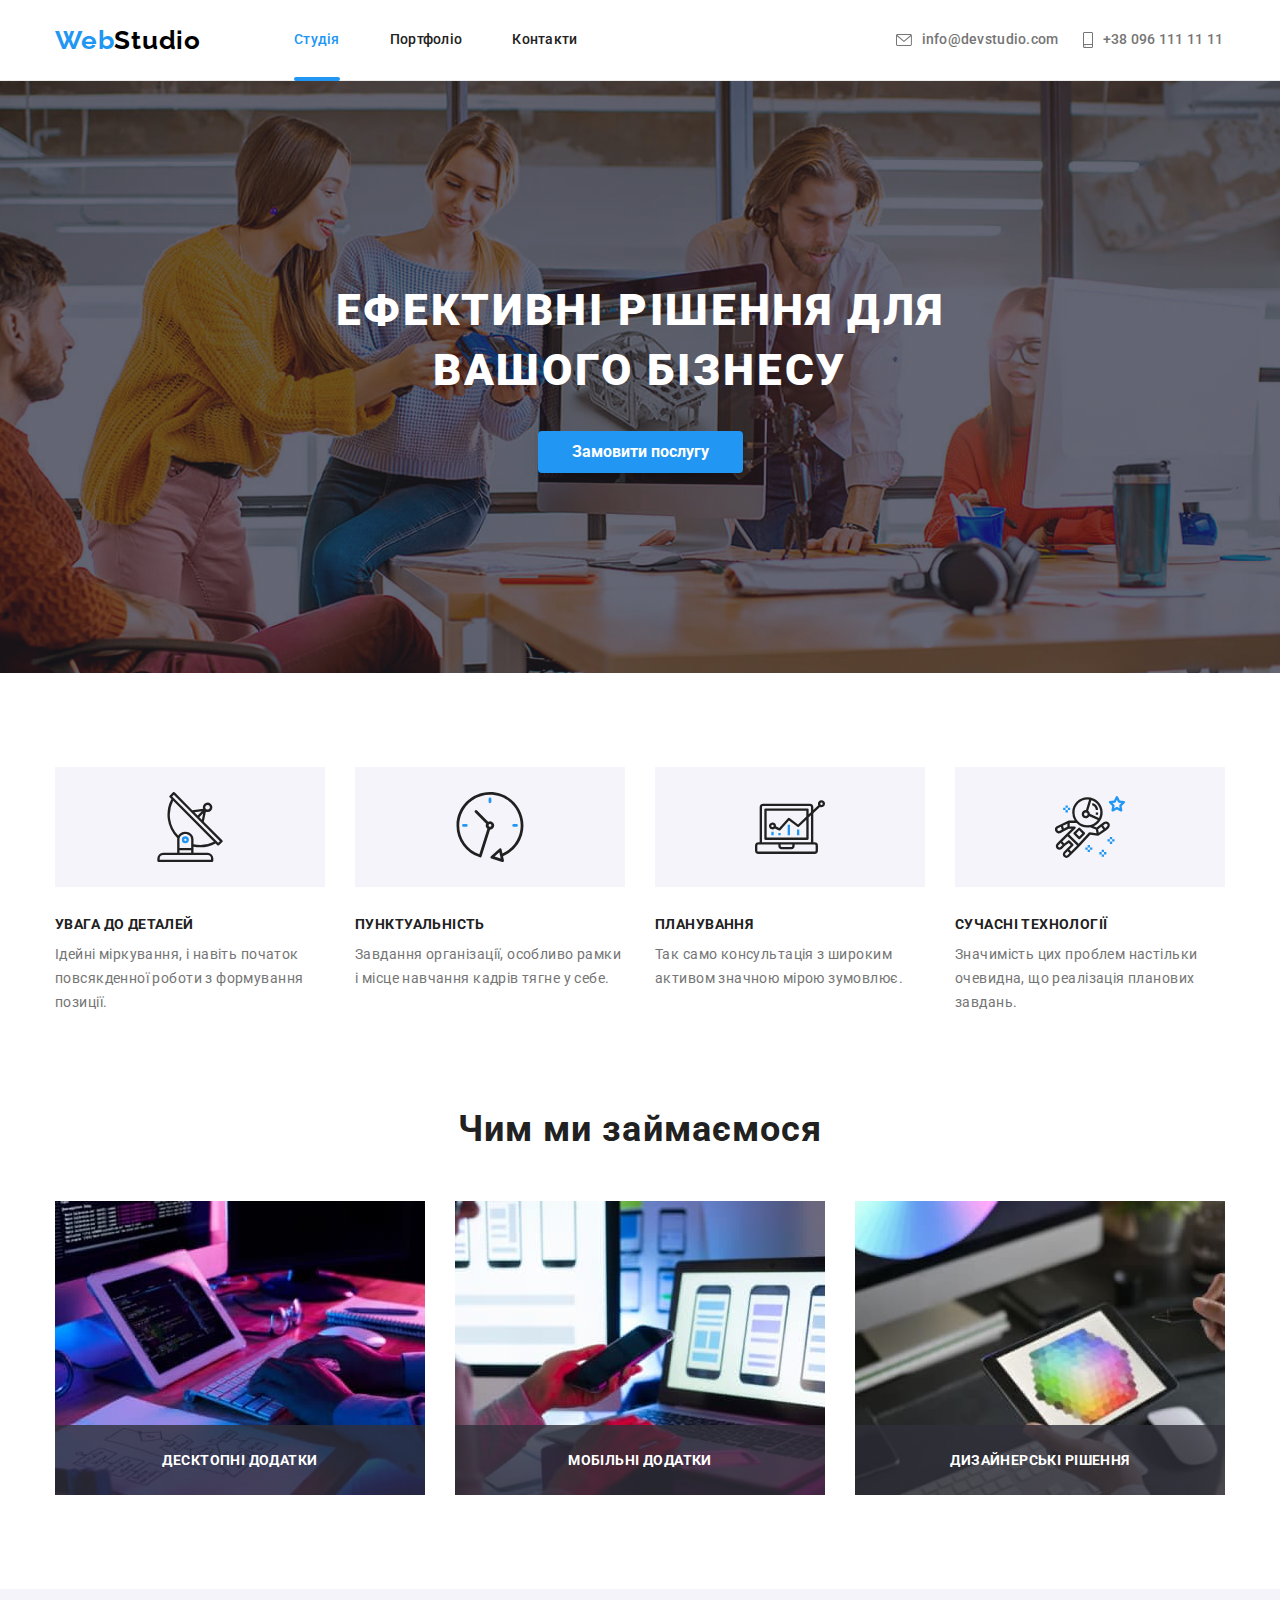
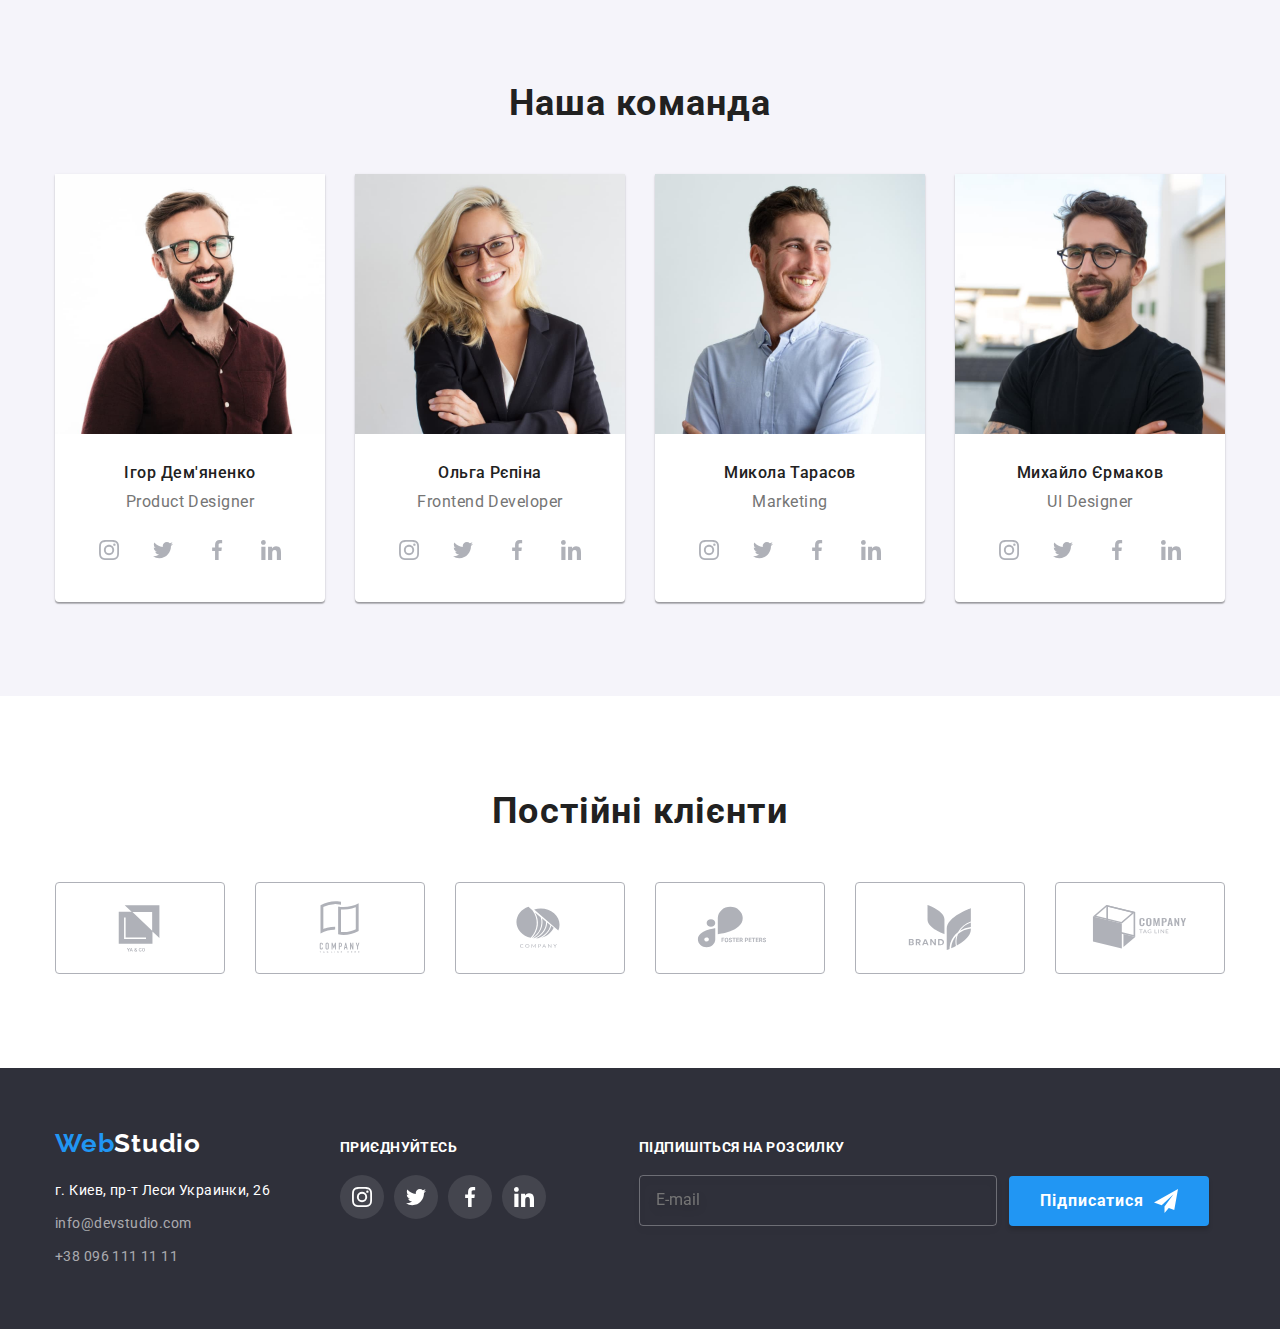
==== commit bda9025f: "commit" ====
--- a/index.html
+++ b/index.html
@@ -76,12 +76,13 @@
               <form class="modal-form">
                 <div class="form-group">
                   <label class="form-field" for="name">
-                    <span class="form-label-text">Ім'я</span>
+                    <span class="form-field-text">Ім'я</span>
                     <input
                       class="form-label-input-name input"
                       type="text"
                       name="name"
                       id="name"
+                      placeholder=" "
                     />
                     <svg class="form-label-icon" width="18" height="18">
                       <use
@@ -91,12 +92,13 @@
                   </label>
 
                   <label class="form-field" for="phone">
-                    <span class="form-label-text">Телефон</span>
+                    <span class="form-field-text">Телефон</span>
                     <input
                       class="form-label-input-phone input"
                       type="text"
                       name="phone"
                       id="phone"
+                      placeholder=" "
                     />
                     <svg class="form-label-icon" width="18" height="18">
                       <use
@@ -106,12 +108,13 @@
                   </label>
 
                   <label class="form-field" for="email">
-                    <span class="form-label-text">Пошта</span>
+                    <span class="form-field-text">Пошта</span>
                     <input
                       class="form-label-input-email input"
                       type="text"
                       name="email"
                       id="email"
+                      placeholder=" "
                     />
                     <svg class="form-label-icon" width="18" height="18">
                       <use
@@ -121,7 +124,7 @@
                   </label>
 
                   <label class="form-field" for="comment">
-                    <span class="form-comment-text">Коментар</span>
+                    <span class="form-field-text">Коментар</span>
                     <textarea
                       class="form-comment-area textarea"
                       name="comment"
@@ -131,17 +134,18 @@
                     ></textarea>
                   </label>
 
-                  <label class="form-field form-field-checkbox" for="policy">
+                  <label class="form-field form-field-option" for="policy">
                     <input
-                      class="form-label-input-checkbox"
+                      class="form-field-input"
                       type="checkbox"
                       name="policy"
                       value="policy"
                       id="policy"
                     />
-                    <span class="form-label-input-text"
+                    <span class="form-field-checkbox"></span>
+                    <span class="form-field-input-text"
                       >Погоджуюся з розсилкою та приймаю
-                      <a class="label-input-link link" href=""
+                      <a class="field-input-link link" href=""
                         >Умови договору</a
                       >
                     </span>
@@ -537,31 +541,29 @@
             </li>
           </ul>
         </div>
-        <div class="footer-form">
-          <form class="footer-form-email">
-            <div class="footer-form-label-button">
-              <div class="footer-form-label-input">
-                <label class="footer-form-label" for="email"
-                  >підпишіться на розсилку</label
-                >
-                <input
-                  class="footer-form-input"
-                  type="email"
-                  name="email"
-                  id="email"
-                  placeholder="E-mail"
-                />
-              </div>
+        <form class="footer-form-email">
+          <div class="footer-form-label-button">
+            <div class="footer-form-label-input">
+              <label class="footer-form-label" for="email"
+                >підпишіться на розсилку</label
+              >
+              <input
+                class="footer-form-input"
+                type="email"
+                name="email"
+                id="email"
+                placeholder="E-mail"
+              />
+            </div>
 
-              <button class="footer-form-submit" type="submit">
-                <span class="footer-form-submit-text">Підписатися</span>
-                <svg class="footer-form-icon" width="24" height="24">
-                  <use href="./images/icons.svg#icon-icon-send"></use>
-                </svg>
-              </button>
-            </div>
-          </form>
-        </div>
+            <button class="footer-form-submit" type="submit">
+              <span class="footer-form-submit-text">Підписатися</span>
+              <svg class="footer-form-icon" width="24" height="24">
+                <use href="./images/icons.svg#icon-icon-send"></use>
+              </svg>
+            </button>
+          </div>
+        </form>
       </div>
     </footer>
     <script src="./js/modal.js"></script>
--- a/css/styles.css
+++ b/css/styles.css
@@ -82,12 +82,6 @@
   padding-right: 15px;
 }
 
-/* :hover,
-:focus,
-.main-clients-icons-link:hover .main-clients-icon,
-.main-clients-icons-link:focus .main-clients-icon {
-} */
-
 /* 
 !!! |=================================
 !!! | header
@@ -113,7 +107,6 @@
   line-height: 1.19;
   letter-spacing: 0.03em;
   text-decoration: none;
-
   display: flex;
   align-items: center;
 }
@@ -140,11 +133,9 @@
   line-height: 1.14;
   letter-spacing: 0.02em;
   color: var(--header-text-color);
-
   display: block;
   padding-top: 32px;
   padding-bottom: 32px;
-
   position: relative;
 }
 
@@ -171,11 +162,9 @@
   line-height: 1.14;
   letter-spacing: 0.02em;
   color: var(--header-text-color);
-
   display: block;
   padding-top: 32px;
   padding-bottom: 32px;
-
   position: relative;
 }
 
@@ -201,11 +190,9 @@
   line-height: 1.14;
   letter-spacing: 0.02em;
   color: var(--header-text-color);
-
   display: block;
   padding-top: 32px;
   padding-bottom: 32px;
-
   position: relative;
 }
 
@@ -242,7 +229,6 @@
   line-height: 1.14;
   letter-spacing: 0.02em;
   color: var(--main-color);
-
   display: block;
 }
 
@@ -296,7 +282,6 @@
   background-color: var(--main-section-background);
   padding-top: 200px;
   padding-bottom: 200px;
-
   background-image: linear-gradient(
       to right,
       rgba(47, 48, 58, 0.4),
@@ -335,7 +320,6 @@
   cursor: pointer;
   font-size: 16px;
   font-weight: 700;
-
   padding: 10px 32px;
   border-radius: 4px;
   border-color: transparent;
@@ -369,7 +353,6 @@
   opacity: 0;
   visibility: hidden;
   pointer-events: none;
-
   transition: opacity 150ms linear, visibility 150ms linear;
 }
 .modal {
@@ -408,8 +391,8 @@
 
 .main-section-button-close:hover .close-button-icon,
 .main-section-button-close:focus .close-button-icon {
-  color: var(--hover-focus);
-  transition: var(--trans-color);
+  fill: var(--hover-focus);
+  transition: var(--trans-fill);
 }
 
 .main-section-button:hover,
@@ -434,7 +417,6 @@
   text-align: center;
   letter-spacing: 0.03em;
   color: #212121;
-
   margin-top: 40px;
   margin-bottom: 12px;
 }
@@ -450,7 +432,7 @@
   position: relative;
   margin-bottom: 10px;
 }
-.form-label-text {
+.form-field-text {
   font-style: normal;
   font-weight: 400;
   font-size: 12px;
@@ -468,6 +450,7 @@
   height: 40px;
   border: 1px solid rgba(33, 33, 33, 0.2);
   border-radius: 4px;
+  padding-left: 42px;
 }
 .form-label-icon {
   position: absolute;
@@ -475,10 +458,17 @@
   left: 12px;
 }
 
+.form-label-input-name:not(:placeholder-shown) + .form-label-icon,
+.form-label-input-phone:not(:placeholder-shown) + .form-label-icon,
+.form-label-input-email:not(:placeholder-shown) + .form-label-icon {
+  fill: var(--hover-focus);
+  transition: var(--trans-fill);
+}
+
 .form-field:hover .form-label-icon,
 .form-field:focus .form-label-icon {
+  fill: var(--hover-focus);
   transition: var(--trans-fill);
-  fill: var(--hover-focus);
 }
 
 .form-field:hover .input,
@@ -504,36 +494,56 @@
   color: rgba(117, 117, 117, 0.5);
   padding: 12px 16px;
   resize: none;
-}
-
-.form-field-checkbox {
+  border: 1px solid rgba(33, 33, 33, 0.2);
+  border-radius: 4px;
+}
+/* !!! checkbox */
+.form-field-option {
   display: flex;
   align-items: center;
   justify-content: center;
   flex-direction: row;
   margin-top: 10px;
   margin-bottom: 30px;
-}
-.form-label-input-checkbox {
+  position: relative;
+}
+.form-field-input {
+  position: absolute;
+  width: 1px;
+  height: 1px;
+  margin: -1px;
+  border: 0;
+  padding: 0;
+  clip: rect(0, 0, 0, 0);
+  overflow: hidden;
+}
+.form-field-checkbox {
+  position: absolute;
+  background-image: url(../images/icon-notchecked.svg);
+  background-repeat: no-repeat;
   width: 16px;
   height: 15px;
-  background-color: #212121;
-  margin-right: 8px;
-}
-.form-label-input-checkbox:checked {
+  top: 5px;
+  left: 13px;
+  background-size: contain;
+}
+
+.form-field-input:checked + .form-field-checkbox {
+  background-image: url(../images/icon-checked.svg);
   background-color: var(--hover-focus);
-  transition: var(--trans-bc);
-}
-.form-label-input-text {
+  border-radius: 2px;
+}
+.form-field-input-text {
   font-style: normal;
   font-weight: 400;
   font-size: 14px;
   line-height: 24px;
   letter-spacing: 0.03em;
   color: #757575;
-}
-a,
-.label-input-link {
+  margin-left: 8px;
+}
+
+.field-input-link {
   font-style: normal;
   font-weight: 400;
   font-size: 14px;
@@ -542,12 +552,13 @@
   color: #2196f3;
 }
 
-.form-label-input-text > .label-input-link {
+.form-field-input-text > .field-input-link {
   text-decoration: underline;
 }
 
 .link {
 }
+
 .form-btn {
   font-family: "Roboto", sans-serif;
   background-color: var(--hover-focus);
@@ -556,7 +567,6 @@
   cursor: pointer;
   font-size: 16px;
   font-weight: 700;
-
   padding: 10px 52px;
   border-radius: 4px;
   border-color: transparent;
@@ -612,7 +622,6 @@
   letter-spacing: 0.03em;
   text-transform: uppercase;
   color: var(--text-color);
-
   margin-bottom: 10px;
 }
 .main-products-description {
@@ -698,7 +707,6 @@
   text-align: center;
   letter-spacing: 0.03em;
   color: var(--text-color);
-
   margin-bottom: 50px;
 }
 
@@ -761,7 +769,6 @@
   align-items: center;
   justify-content: center;
   border-radius: 50%;
-
   transition: var(--trans-bc);
 }
 .icons-social-link:hover,
@@ -1009,7 +1016,6 @@
   line-height: 2;
   letter-spacing: 0.06em;
   color: var(--text-color);
-
   margin-bottom: 4px;
 }
 
@@ -1030,7 +1036,6 @@
 
 .footer {
   background-color: var(--footer-background-color);
-
   padding-top: 60px;
   padding-bottom: 60px;
 }
@@ -1149,13 +1154,8 @@
 !!! |=================================
 */
 
-.footer-form {
+.footer-form-email {
   margin-left: 93px;
-}
-.footer-form-email {
-  /* display: flex;
-  align-items: center;
-  justify-content: center; */
 }
 .footer-form-label-button {
   display: flex;
@@ -1185,10 +1185,6 @@
   color: rgba(255, 255, 255, 0.6);
 }
 .footer-form-button {
-  /* margin-left: 12px; */
-  /* display: flex;
-  align-items: center;
-  justify-content: center; */
 }
 .footer-form-submit {
   margin-left: 12px;
@@ -1199,8 +1195,8 @@
   display: flex;
   align-items: center;
   justify-content: center;
-  /* display: block; */
   height: 50px;
+  border: none;
 }
 .footer-form-submit-text {
   color: #ffffff;
@@ -1212,9 +1208,7 @@
   line-height: 30px;
   display: flex;
   letter-spacing: 0.06em;
-  margin-left: 28px;
 }
 .footer-form-icon {
   fill: #ffffff;
-  margin-right: 28px;
-}
+}
